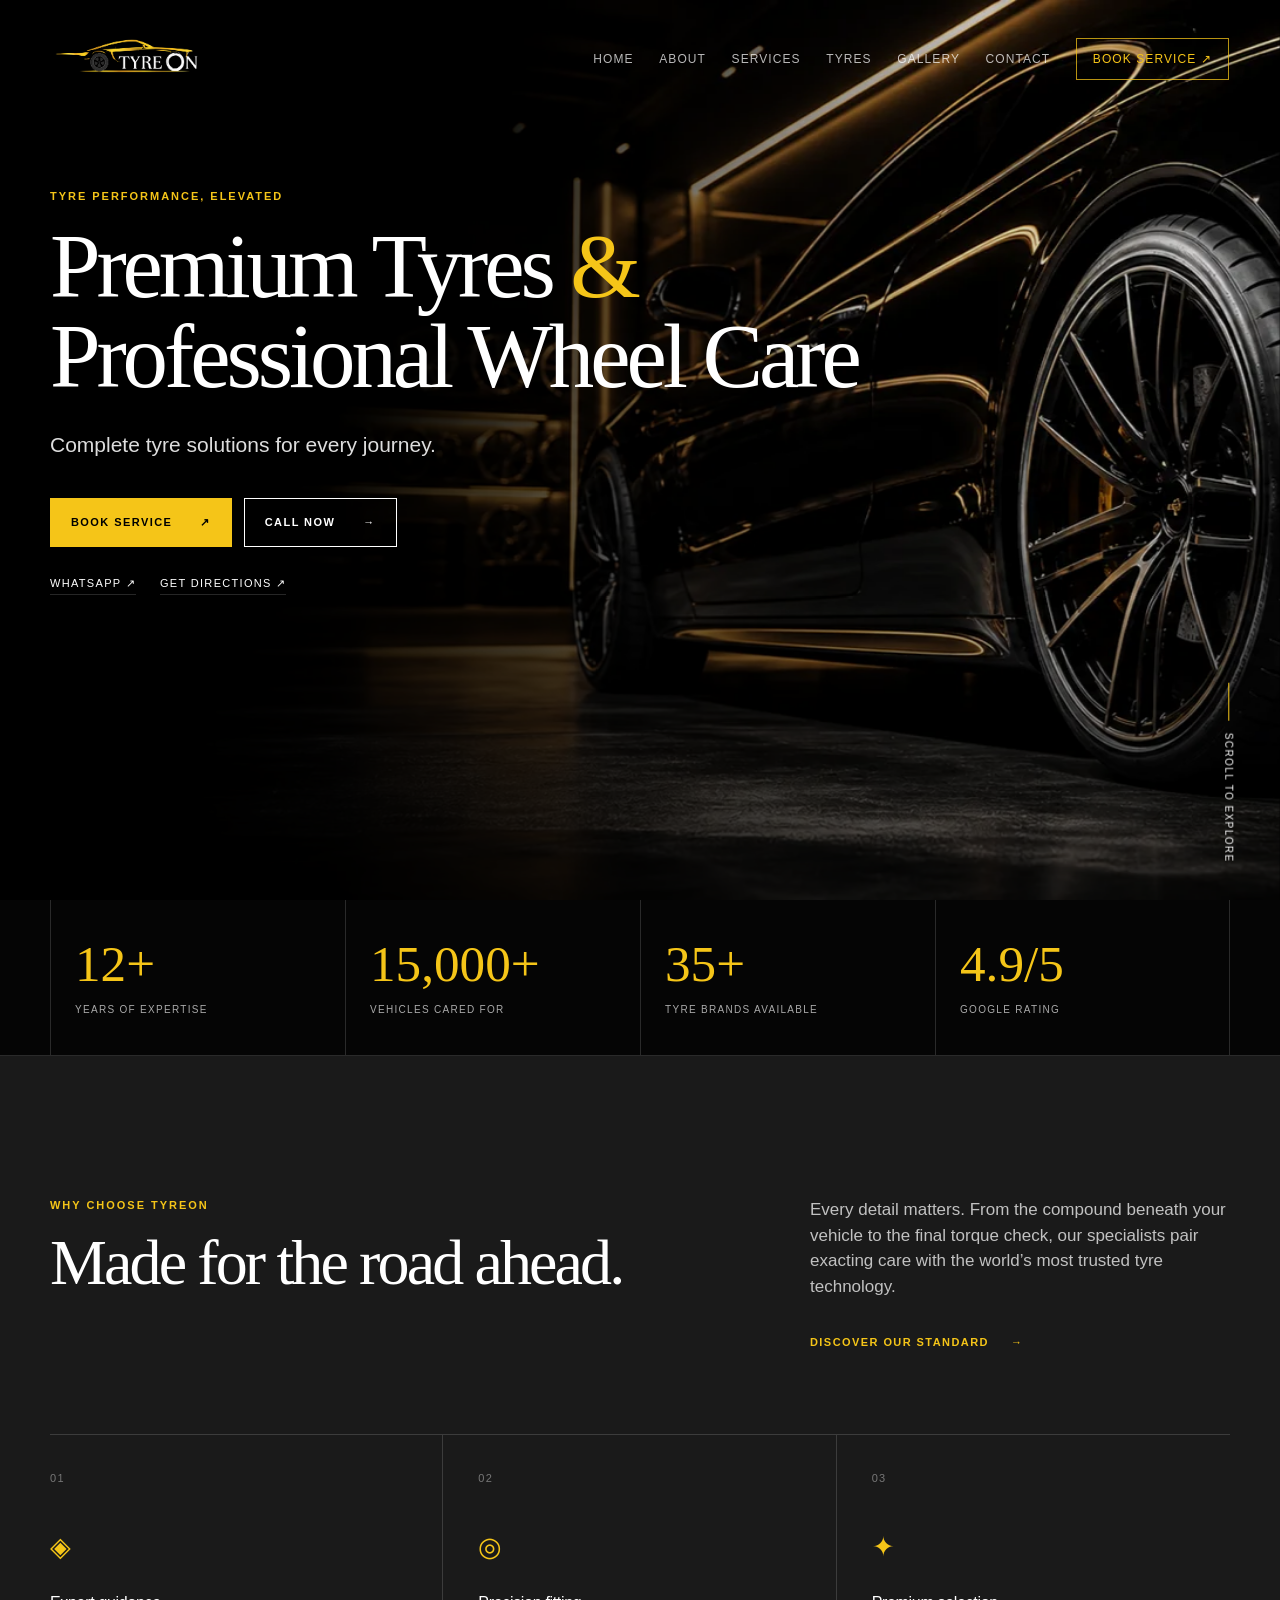
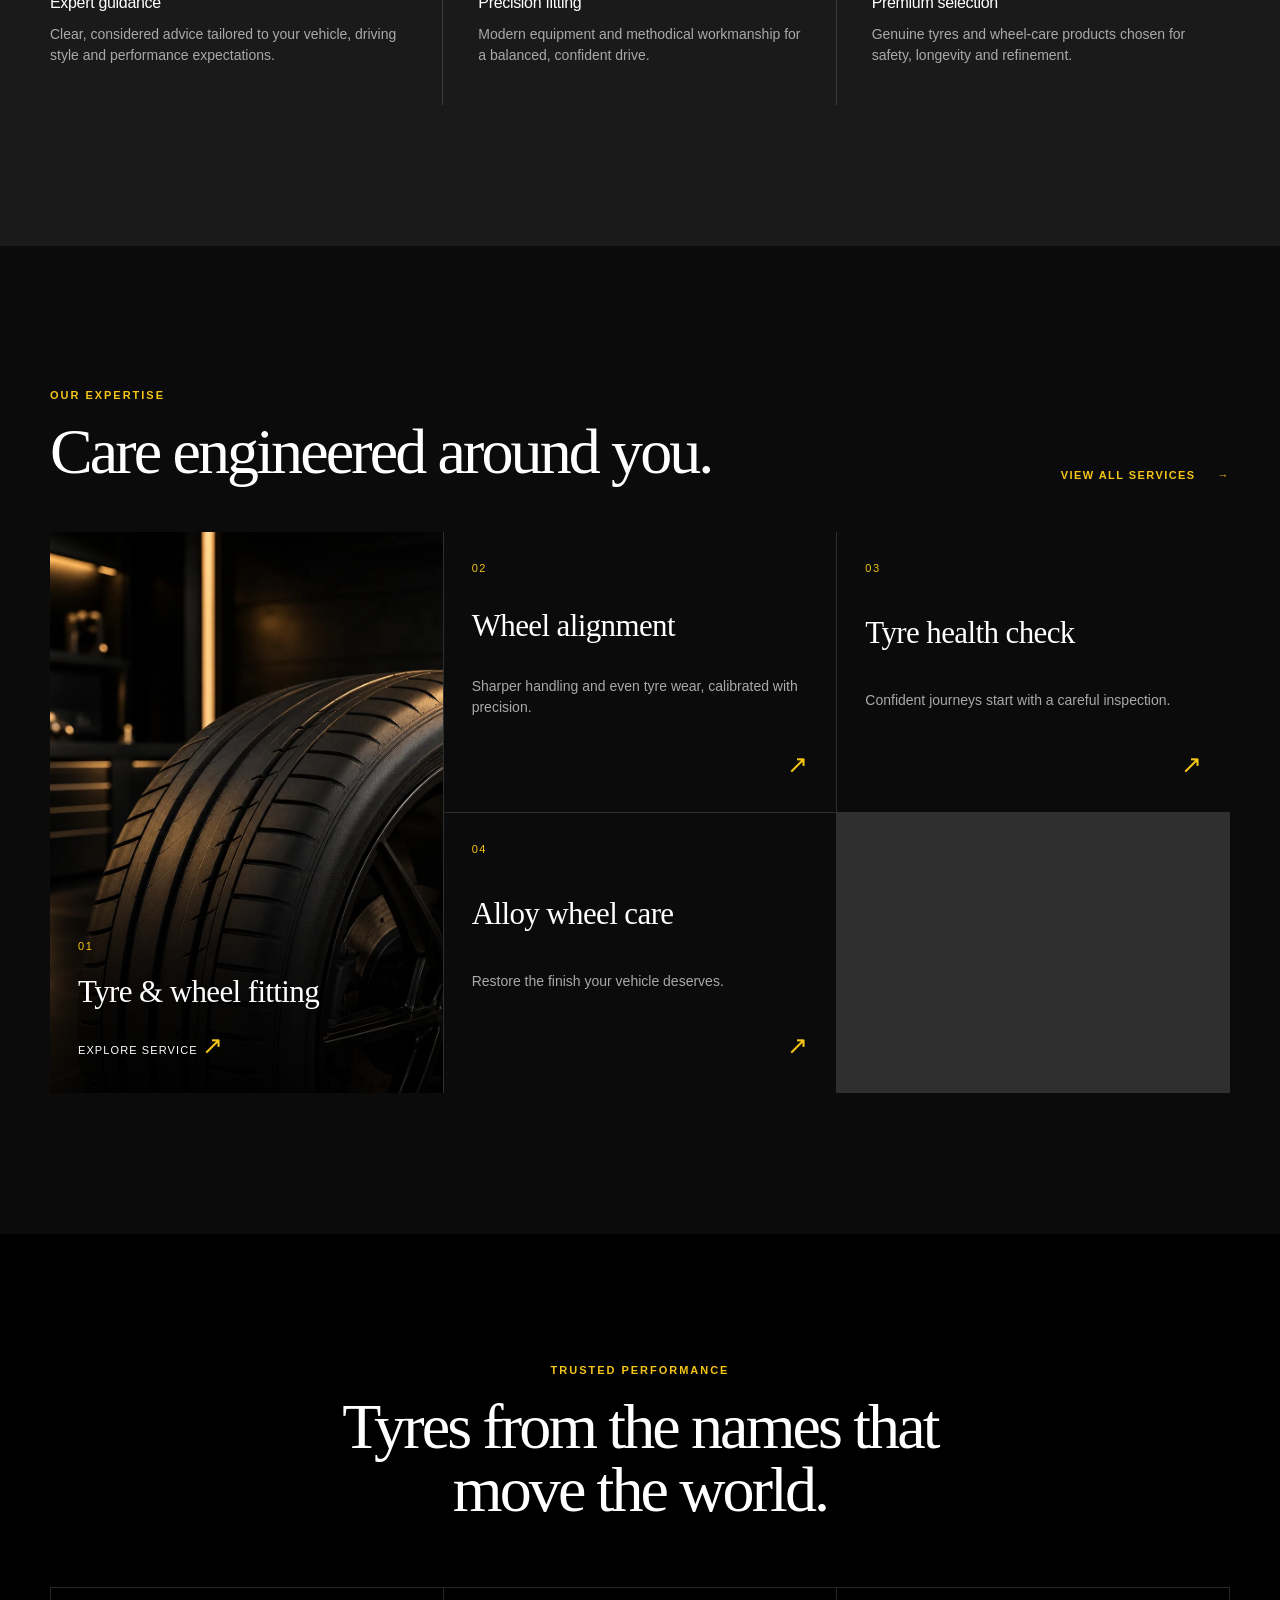
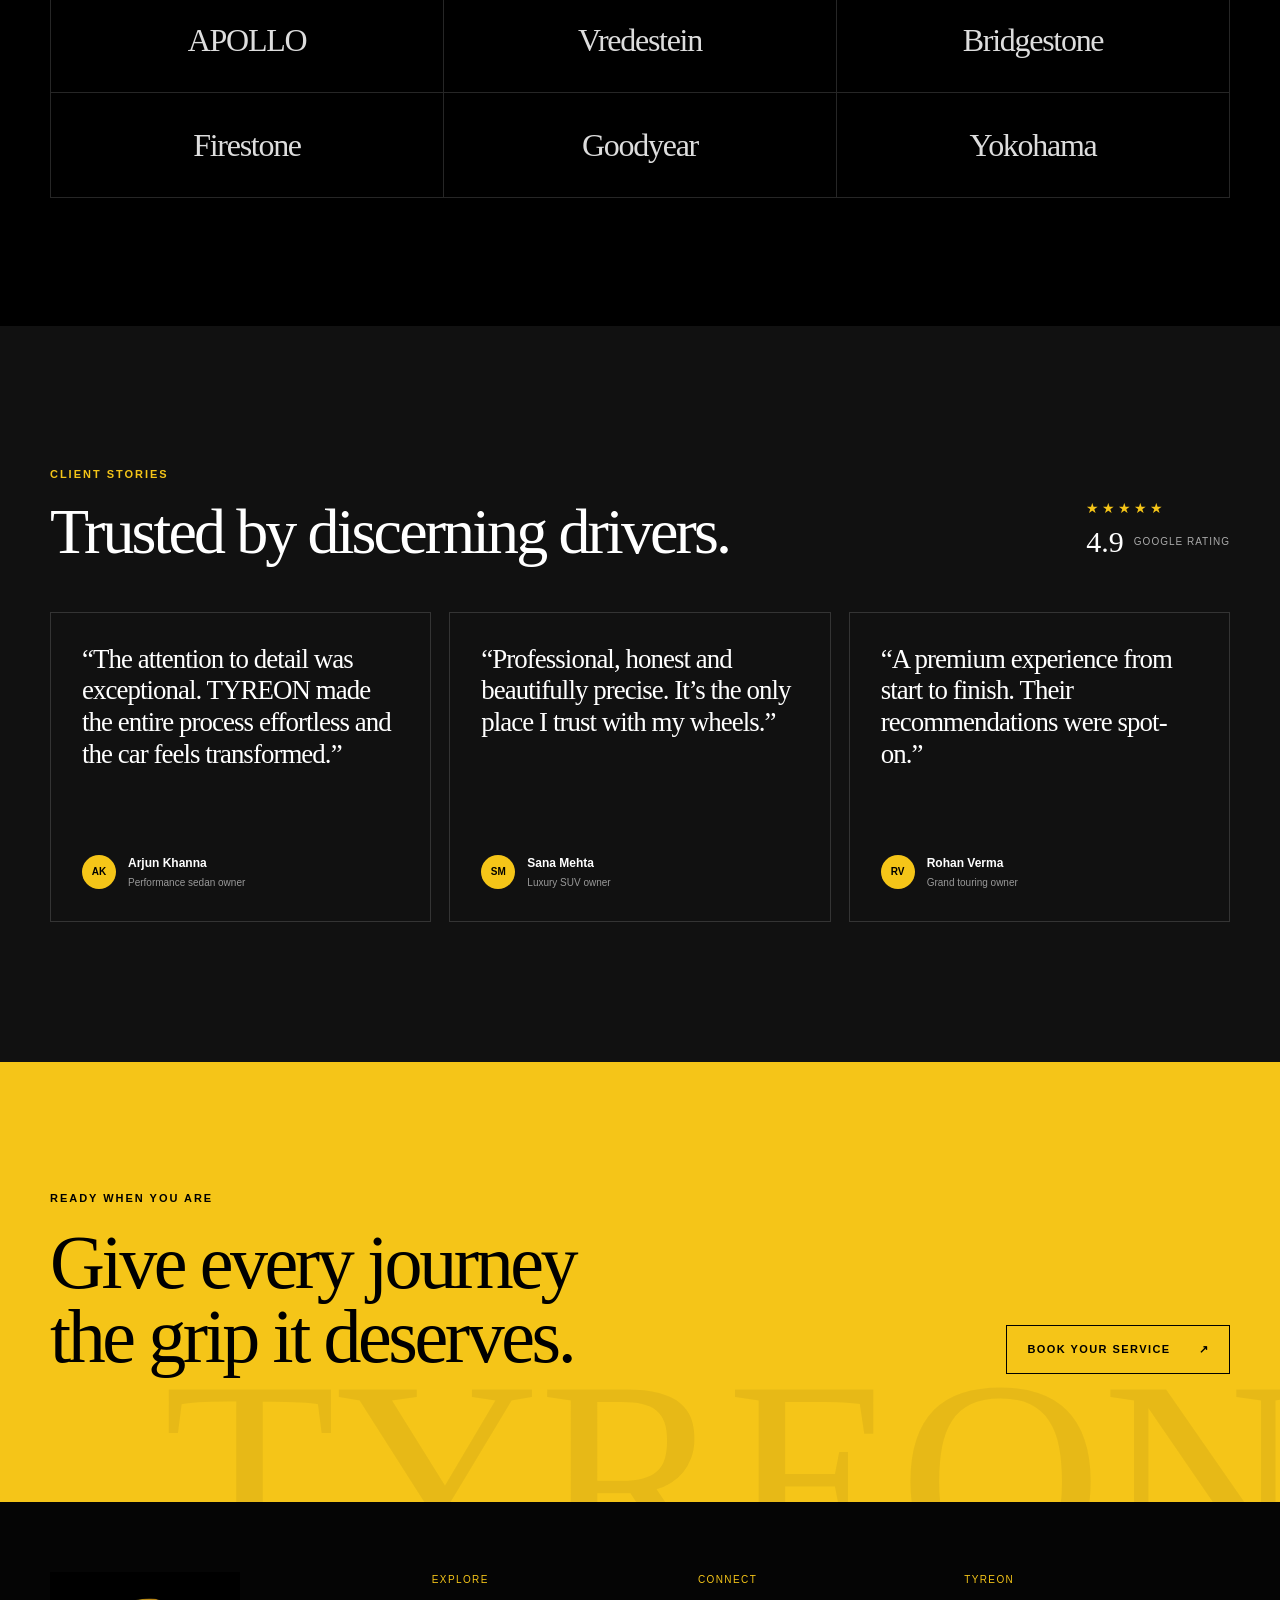
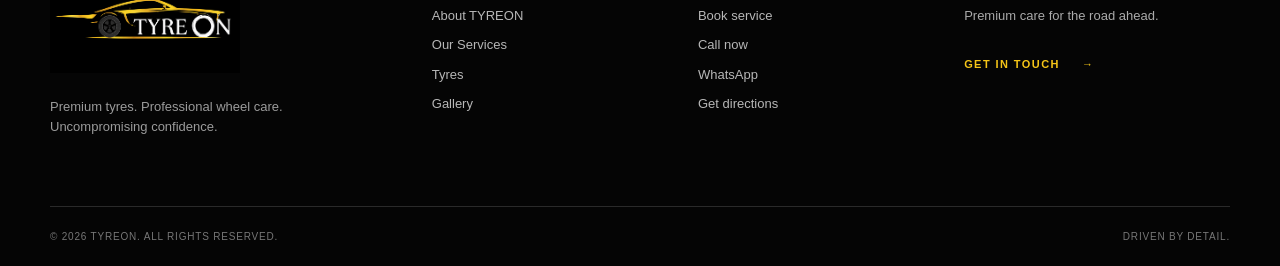
==== index.html @ 4d396450 "Brands update" ====
<!doctype html>
<html lang="en">
  <head>
    <meta charset="utf-8">
    <meta name="viewport" content="width=device-width, initial-scale=1">
    <meta name="theme-color" content="#000000">
    <meta name="description" content="TYREON delivers premium tyres and professional wheel care for every journey.">
    <link rel="icon" type="image/png" href="assets/images/tyreon-logo.png">
    <link rel="manifest" href="manifest.json">
    <link rel="stylesheet" href="assets/css/main.css">
    <link rel="stylesheet" href="assets/css/effects.css">
    <title>TYREON | Premium Tyres &amp; Professional Wheel Care</title>
      <link rel="canonical" href="https://tyreon.in/" data-seo-meta>
    <meta property="og:type" content="website">
    <meta property="og:site_name" content="TYREON">
    <meta property="og:title" content="TYREON | Premium Tyres & Professional Wheel Care">
    <meta property="og:description" content="Premium tyres and professional wheel care in Ochanthuruthu, Kochi.">
    <meta property="og:url" content="https://tyreon.in/">
    <meta property="og:image" content="https://tyreon.in/assets/images/hero-automotive.webp">
    <meta property="og:image:alt" content="TYREON premium tyre and wheel care">
    <meta name="twitter:card" content="summary_large_image">
    <meta name="twitter:title" content="TYREON | Premium Tyres & Professional Wheel Care">
    <meta name="twitter:description" content="Premium tyres and professional wheel care in Ochanthuruthu, Kochi.">
    <meta name="twitter:image" content="https://tyreon.in/assets/images/hero-automotive.webp">
    <script type="application/ld+json">{"@context":"https://schema.org","@graph":[{"@type":"AutoRepair","@id":"https://tyreon.in/#business","name":"TYREON","url":"https://tyreon.in/","image":"https://tyreon.in/assets/images/hero-automotive.webp","logo":"https://tyreon.in/assets/images/tyreon-logo.png","telephone":"+919809631536","email":"hello@tyreon.in","address":{"@type":"PostalAddress","streetAddress":"X6VP+XV2, Pallipuram, Thekkan Malipuram Road, Munapam Road, Ochanthuruthu","addressLocality":"Kochi","addressRegion":"Kerala","postalCode":"682508","addressCountry":"IN"},"openingHoursSpecification":[{"@type":"OpeningHoursSpecification","dayOfWeek":["Monday","Tuesday","Wednesday","Thursday","Friday","Saturday"],"opens":"09:00","closes":"19:30"}]},{"@type":"WebSite","@id":"https://tyreon.in/#website","url":"https://tyreon.in/","name":"TYREON"}]}</script>  </head>
  <body>
    <a class="skip-link" href="#main-content">Skip to content</a>

    <header class="site-header" data-header>
      <a class="brand" href="index.html" aria-label="TYREON home"><img class="brand-logo" src="assets/images/tyreon-logo.png" alt="TYREON"></a>
      <button class="menu-toggle" type="button" aria-label="Open menu" aria-expanded="false" aria-controls="site-menu" data-menu-toggle><span></span><span></span></button>
      <nav class="site-nav" id="site-menu" aria-label="Main navigation" data-menu>
        <a class="active" href="index.html">Home</a><a href="about.html">About</a><a href="services.html">Services</a><a href="products.html">Tyres</a><a href="gallery.html">Gallery</a><a href="contact.html">Contact</a>
        <a class="nav-cta" href="#booking">Book service <span aria-hidden="true">↗</span></a>
      </nav>
    </header>

    <main id="main-content">
      <section class="hero" aria-labelledby="hero-title">
        <div class="hero-image" role="img" aria-label="Luxury performance car and tyre in a premium automotive workshop"></div>
        <div class="hero-shade"></div>
        <div class="hero-content container">
          <p class="eyebrow">Tyre performance, elevated</p>
          <h1 id="hero-title">Premium Tyres <span>&amp;</span> Professional Wheel Care</h1>
          <p class="hero-copy">Complete tyre solutions for every journey.</p>
          <div class="hero-actions" aria-label="Quick actions">
            <a class="button button-accent" href="#booking">Book Service <span aria-hidden="true">↗</span></a>
            <a class="button button-ghost" href="contact.html">Call Now <span aria-hidden="true">→</span></a>
          </div>
          <div class="hero-links"><a href="contact.html">WhatsApp <span aria-hidden="true">↗</span></a><a href="https://maps.app.goo.gl/YLSPnQHLA179G7CZ8" target="_blank" rel="noopener">Get Directions <span aria-hidden="true">↗</span></a></div>
        </div>
        <div class="hero-scroll" aria-hidden="true"><span></span> Scroll to explore</div>
      </section>

      <section class="stats" aria-label="TYREON highlights">
        <div class="container stats-grid">
          <div class="stat reveal"><strong data-count="12" data-suffix="+">0</strong><span>Years of expertise</span></div>
          <div class="stat reveal"><strong data-count="15000" data-suffix="+">0</strong><span>Vehicles cared for</span></div>
          <div class="stat reveal"><strong data-count="35" data-suffix="+">0</strong><span>Tyre brands available</span></div>
          <div class="stat reveal"><strong data-count="4.9" data-suffix="/5">0</strong><span>Google rating</span></div>
        </div>
      </section>

      <section class="section dark-section" id="about">
        <div class="container split-intro">
          <div class="reveal"><p class="eyebrow">Why choose TYREON</p><h2>Made for the road ahead.</h2></div>
          <div class="intro-copy reveal"><p>Every detail matters. From the compound beneath your vehicle to the final torque check, our specialists pair exacting care with the world’s most trusted tyre technology.</p><a class="text-link" href="about.html">Discover our standard <span aria-hidden="true">→</span></a></div>
        </div>
        <div class="container value-grid">
          <article class="value-card reveal"><span class="card-index">01</span><div class="line-icon">◈</div><h3>Expert guidance</h3><p>Clear, considered advice tailored to your vehicle, driving style and performance expectations.</p></article>
          <article class="value-card reveal"><span class="card-index">02</span><div class="line-icon">◎</div><h3>Precision fitting</h3><p>Modern equipment and methodical workmanship for a balanced, confident drive.</p></article>
          <article class="value-card reveal"><span class="card-index">03</span><div class="line-icon">✦</div><h3>Premium selection</h3><p>Genuine tyres and wheel-care products chosen for safety, longevity and refinement.</p></article>
        </div>
      </section>

      <section class="section services-section" id="services">
        <div class="container section-head"><div><p class="eyebrow">Our expertise</p><h2>Care engineered around you.</h2></div><a class="text-link" href="services.html">View all services <span aria-hidden="true">→</span></a></div>
        <div class="container services-grid">
          <a class="service-card service-image reveal" href="services.html"><img src="assets/images/wheel-care.webp" alt="Premium alloy wheel and performance tyre" width="768" height="512" loading="lazy" decoding="async"><div><span>01</span><h3>Tyre &amp; wheel fitting</h3><p>Explore service <b aria-hidden="true">↗</b></p></div></a>
          <a class="service-card reveal" href="services.html"><span>02</span><h3>Wheel alignment</h3><p>Sharper handling and even tyre wear, calibrated with precision.</p><b aria-hidden="true">↗</b></a>
          <a class="service-card reveal" href="services.html"><span>03</span><h3>Tyre health check</h3><p>Confident journeys start with a careful inspection.</p><b aria-hidden="true">↗</b></a>
          <a class="service-card reveal" href="services.html"><span>04</span><h3>Alloy wheel care</h3><p>Restore the finish your vehicle deserves.</p><b aria-hidden="true">↗</b></a>
        </div>
      </section>

      <section class="brands-section"><div class="container"><p class="eyebrow centered">Trusted performance</p><h2 class="centered">Tyres from the names that move the world.</h2><div class="brand-list" aria-label="Popular tyre brands"><span>APOLLO</span><span>Vredestein</span><span>Bridgestone</span><span>Firestone</span><span>Goodyear</span><span>Yokohama</span></div></div></section>

      <section class="section testimonials" id="reviews"><div class="container"><div class="section-head"><div><p class="eyebrow">Client stories</p><h2>Trusted by discerning drivers.</h2></div><div class="rating-badge" aria-label="4.9 out of 5 Google rating"><span class="stars">★★★★★</span><strong>4.9</strong><small>Google Rating</small></div></div><div class="review-grid"><figure class="review reveal"><blockquote>“The attention to detail was exceptional. TYREON made the entire process effortless and the car feels transformed.”</blockquote><figcaption><span class="avatar">AK</span><div><strong>Arjun Khanna</strong><small>Performance sedan owner</small></div></figcaption></figure><figure class="review reveal"><blockquote>“Professional, honest and beautifully precise. It’s the only place I trust with my wheels.”</blockquote><figcaption><span class="avatar">SM</span><div><strong>Sana Mehta</strong><small>Luxury SUV owner</small></div></figcaption></figure><figure class="review reveal"><blockquote>“A premium experience from start to finish. Their recommendations were spot-on.”</blockquote><figcaption><span class="avatar">RV</span><div><strong>Rohan Verma</strong><small>Grand touring owner</small></div></figcaption></figure></div></div></section>

      <section class="cta-banner" id="booking"><div class="container cta-inner"><div><p class="eyebrow">Ready when you are</p><h2>Give every journey<br>the grip it deserves.</h2></div><a class="button button-accent" href="contact.html">Book your service <span aria-hidden="true">↗</span></a></div></section>
    </main>

    <footer class="site-footer"><div class="container footer-main"><div class="footer-brand"><a class="brand" href="index.html"><img class="brand-logo" src="assets/images/tyreon-logo.png" alt="TYREON"></a><p>Premium tyres. Professional wheel care. Uncompromising confidence.</p></div><div><h3>Explore</h3><a href="about.html">About TYREON</a><a href="services.html">Our Services</a><a href="products.html">Tyres</a><a href="gallery.html">Gallery</a></div><div><h3>Connect</h3><a href="contact.html">Book service</a><a href="contact.html">Call now</a><a href="contact.html">WhatsApp</a><a href="https://www.google.com/maps/search/?api=1&amp;query=TYREON" target="_blank" rel="noopener">Get directions</a></div><div class="footer-contact"><h3>TYREON</h3><p>Premium care for the road ahead.</p><a class="text-link" href="contact.html">Get in touch <span aria-hidden="true">→</span></a></div></div><div class="container footer-bottom"><span>© <span data-year></span> TYREON. All rights reserved.</span><span>Driven by detail.</span></div></footer>

    <script src="assets/js/main.js" defer></script>
  </body>
</html>
---- assets/css/main.css ----
:root { --color-primary:#000; --color-accent:#f5c518; --color-text:#fff; --color-surface:#1a1a1a; --color-muted:#a6a6a6; --color-line:rgba(255,255,255,.15); --font-display:Georgia,"Times New Roman",serif; --font-body:Arial,Helvetica,sans-serif; --container:1180px; --ease:cubic-bezier(.22,1,.36,1); }
* { box-sizing:border-box; } html { scroll-behavior:smooth; } body { margin:0; background:var(--color-primary); color:var(--color-text); font-family:var(--font-body); line-height:1.5; } a { color:inherit; text-decoration:none; } img { max-width:100%; } .brand-logo { display:block; width:auto; height:auto; max-width:100%; } .container { width:min(var(--container),calc(100% - 48px)); margin:auto; } .skip-link { position:absolute; left:-999px; top:0; z-index:100; background:var(--color-accent); color:#000; padding:12px 16px; } .skip-link:focus { left:10px; } :focus-visible { outline:3px solid var(--color-accent); outline-offset:4px; } .site-nav a:focus-visible,.button:focus-visible,.filter-button:focus-visible,.gallery-item:focus-visible { outline-offset:-3px; }
.page-loader { position:fixed; inset:0; z-index:1000; display:grid; place-items:center; background:#000; animation:loader 1.2s 1s var(--ease) forwards; } .page-loader img { width:min(330px,70vw); animation:loader-logo .8s var(--ease); } @keyframes loader { to { visibility:hidden; opacity:0; } } @keyframes loader-logo { from { opacity:0; transform:translateY(16px); } }
.site-header { position:fixed; top:0; left:0; z-index:100; display:flex; align-items:center; justify-content:space-between; width:100%; padding:18px clamp(24px,4vw,64px); transition:background .35s, padding .35s; } .site-header.scrolled { padding-top:12px; padding-bottom:12px; background:rgba(0,0,0,.89); backdrop-filter:blur(16px); border-bottom:1px solid var(--color-line); } .brand img { width:154px; } .site-nav { display:flex; align-items:center; gap:clamp(16px,2vw,32px); font-size:12px; letter-spacing:.09em; text-transform:uppercase; } .site-nav>a:not(.nav-cta) { opacity:.72; transition:opacity .2s; } .site-nav>a:hover,.site-nav>.active { opacity:1; } .nav-cta { padding:11px 16px; border:1px solid rgba(245,197,24,.75); color:var(--color-accent); } .menu-toggle { display:none; border:0; background:none; padding:8px 0 8px 10px; } .menu-toggle span { display:block; width:28px; height:1px; margin:6px 0; background:#fff; transition:transform .2s; }
.hero { position:relative; min-height:760px; height:100svh; display:flex; align-items:flex-end; overflow:hidden; } .hero-image,.hero-shade { position:absolute; inset:0; } .hero-image { background:url("../images/hero-automotive.webp") center/cover no-repeat; animation:hero-scale 1.5s var(--ease) both; } .hero-shade { background:linear-gradient(90deg,rgba(0,0,0,.94) 0%,rgba(0,0,0,.69) 41%,rgba(0,0,0,.12) 76%),linear-gradient(0deg,rgba(0,0,0,.66),transparent 43%); } @keyframes hero-scale { from { transform:scale(1.06); } to { transform:scale(1); } } .hero-content { position:relative; padding-bottom:clamp(100px,13vh,140px); } .eyebrow { margin:0 0 18px; color:var(--color-accent); font-size:11px; font-weight:700; letter-spacing:.18em; text-transform:uppercase; } h1,h2,h3,p { margin-top:0; } h1,h2 { font-family:var(--font-display); font-weight:400; line-height:.98; letter-spacing:-.045em; } h1 { max-width:820px; margin-bottom:28px; font-size:clamp(48px,7.1vw,100px); } h1 span { color:var(--color-accent); } .hero-copy { color:#ddd; font-size:clamp(17px,2vw,21px); } .hero-actions { display:flex; flex-wrap:wrap; gap:12px; margin-top:38px; } .button { display:inline-flex; align-items:center; gap:28px; padding:15px 20px; border:1px solid #fff; font-size:11px; font-weight:700; letter-spacing:.13em; text-transform:uppercase; transition:transform .25s var(--ease),background .25s,color .25s; } .button:hover { transform:translateY(-3px); } .button-accent { border-color:var(--color-accent); background:var(--color-accent); color:#000; } .button-ghost:hover { background:#fff; color:#000; } .hero-links { display:flex; gap:24px; margin-top:28px; font-size:11px; letter-spacing:.12em; text-transform:uppercase; } .hero-links a { border-bottom:1px solid var(--color-line); padding-bottom:3px; } .hero-scroll { position:absolute; bottom:30px; right:clamp(24px,4vw,64px); display:flex; align-items:center; gap:12px; font-size:10px; letter-spacing:.14em; text-transform:uppercase; transform:rotate(90deg); transform-origin:right; } .hero-scroll span { width:38px; height:1px; background:var(--color-accent); }
.stats { border-bottom:1px solid var(--color-line); background:#050505; } .stats-grid { display:grid; grid-template-columns:repeat(4,1fr); } .stat { padding:38px 24px 35px; border-left:1px solid var(--color-line); } .stat:last-child { border-right:1px solid var(--color-line); } .stat strong { display:block; margin-bottom:7px; color:var(--color-accent); font-family:var(--font-display); font-size:clamp(32px,4vw,52px); font-weight:400; line-height:1; } .stat span { color:#aaa; font-size:10px; letter-spacing:.13em; text-transform:uppercase; }
.section { padding:clamp(84px,11vw,150px) 0; } .dark-section { background:var(--color-surface); } .split-intro,.section-head { display:flex; justify-content:space-between; gap:60px; } h2 { margin-bottom:0; font-size:clamp(39px,5vw,70px); } .split-intro h2 { max-width:580px; } .intro-copy { max-width:420px; color:#c1c1c1; font-size:17px; } .text-link { display:inline-flex; gap:22px; margin-top:18px; color:var(--color-accent); font-size:11px; font-weight:700; letter-spacing:.13em; text-transform:uppercase; } .value-grid { display:grid; grid-template-columns:repeat(3,1fr); margin-top:80px; border-top:1px solid var(--color-line); } .value-card { position:relative; min-height:270px; padding:30px 35px 25px 0; border-right:1px solid var(--color-line); } .value-card:not(:first-child) { padding-left:35px; } .value-card:last-child { border:0; } .card-index { color:#777; font-size:11px; letter-spacing:.12em; } .line-icon { margin:38px 0 24px; color:var(--color-accent); font-size:27px; } h3 { margin-bottom:9px; font-size:16px; font-weight:500; letter-spacing:-.02em; } .value-card p,.service-card p { color:#a9a9a9; font-size:14px; }
.section-head { align-items:end; margin-bottom:48px; } .services-section { background:#0b0b0b; } .services-grid { display:grid; grid-template-columns:repeat(3,1fr); grid-template-rows:280px 280px; gap:1px; background:var(--color-line); } .service-card { position:relative; display:flex; flex-direction:column; justify-content:space-between; overflow:hidden; padding:28px; background:#0b0b0b; transition:background .3s; } .service-card:hover { background:#161616; } .service-card>span,.service-card>div>span { color:var(--color-accent); font-size:11px; letter-spacing:.14em; } .service-card h3 { margin:12px 0; font-family:var(--font-display); font-size:31px; font-weight:400; } .service-card b { align-self:flex-end; color:var(--color-accent); font-size:25px; font-weight:400; } .service-image { grid-row:span 2; grid-column:span 1; padding:0; } .service-image img { width:100%; height:100%; object-fit:cover; transition:transform .7s var(--ease); } .service-image:hover img { transform:scale(1.04); } .service-image:after { position:absolute; inset:0; content:""; background:linear-gradient(0deg,rgba(0,0,0,.85),transparent 64%); } .service-image div { position:absolute; z-index:1; bottom:0; padding:28px; } .service-image p { margin:0; color:#fff; font-size:11px; letter-spacing:.1em; text-transform:uppercase; }
.brands-section { padding:clamp(84px,10vw,135px) 0; background:#000; } .centered { max-width:670px; margin-left:auto; margin-right:auto; text-align:center; } .brand-list { display:grid; grid-template-columns:repeat(3,1fr); gap:0; margin-top:65px; border-top:1px solid var(--color-line); border-left:1px solid var(--color-line); } .brand-list span { display:grid; min-height:105px; place-items:center; border-right:1px solid var(--color-line); border-bottom:1px solid var(--color-line); color:#ddd; font-family:var(--font-display); font-size:clamp(20px,2.5vw,34px); letter-spacing:-.04em; }
.testimonials { background:#111; } .rating-badge { display:grid; grid-template-columns:auto auto; align-items:center; column-gap:10px; } .rating-badge .stars { grid-column:span 2; color:var(--color-accent); letter-spacing:3px; font-size:14px; } .rating-badge strong { font-family:var(--font-display); font-size:30px; font-weight:400; } .rating-badge small { color:#aaa; font-size:10px; letter-spacing:.1em; text-transform:uppercase; } .review-grid { display:grid; grid-template-columns:repeat(3,1fr); gap:18px; } .review { display:flex; min-height:310px; flex-direction:column; justify-content:space-between; margin:0; padding:31px; border:1px solid var(--color-line); } blockquote { margin:0; font-family:var(--font-display); font-size:clamp(21px,2.1vw,27px); line-height:1.18; letter-spacing:-.035em; } figcaption { display:flex; align-items:center; gap:12px; } .avatar { display:grid; width:34px; height:34px; place-items:center; border-radius:50%; background:var(--color-accent); color:#000; font-size:10px; font-weight:700; } figcaption strong,figcaption small { display:block; } figcaption strong { font-size:12px; } figcaption small { margin-top:3px; color:#999; font-size:10px; }
.cta-banner { position:relative; overflow:hidden; padding:clamp(76px,10vw,135px) 0; background:var(--color-accent); color:#000; } .cta-banner:after { position:absolute; right:-2vw; bottom:-6vw; content:"TYREON"; color:rgba(0,0,0,.06); font-family:var(--font-display); font-size:clamp(140px,22vw,350px); line-height:.7; pointer-events:none; } .cta-inner { position:relative; z-index:1; display:flex; align-items:end; justify-content:space-between; gap:35px; } .cta-banner .eyebrow { color:#000; } .cta-banner h2 { font-size:clamp(43px,6vw,76px); } .cta-banner .button { border-color:#000; }
.site-footer { padding-top:70px; background:#050505; } .footer-main { display:grid; grid-template-columns:1.5fr 1fr 1fr 1.15fr; gap:35px; padding-bottom:70px; } .footer-brand img { width:190px; } .footer-brand p { max-width:250px; margin:24px 0 0; color:#9b9b9b; font-size:13px; } .footer-main h3 { margin-bottom:19px; color:var(--color-accent); font-size:10px; letter-spacing:.14em; text-transform:uppercase; } .footer-main a:not(.brand):not(.text-link) { display:block; margin:10px 0; color:#b7b7b7; font-size:13px; } .footer-contact p { color:#aaa; font-size:13px; } .footer-bottom { display:flex; justify-content:space-between; padding:22px 0; border-top:1px solid var(--color-line); color:#777; font-size:10px; letter-spacing:.08em; text-transform:uppercase; }
.reveal { opacity:0; transform:translateY(20px); transition:opacity .65s var(--ease),transform .65s var(--ease); } .reveal.visible { opacity:1; transform:none; } @media (prefers-reduced-motion:reduce) { *,*:before,*:after { scroll-behavior:auto!important; animation-duration:.01ms!important; transition-duration:.01ms!important; } }
@media (max-width:800px) { .container { width:min(var(--container),calc(100% - 36px)); } .site-header { padding:14px 18px; } .brand img { width:130px; } .menu-toggle { position:relative; z-index:2; display:block; } .site-nav { position:absolute; top:0; left:0; display:flex; width:100%; min-height:100svh; padding:105px 28px 30px; flex-direction:column; align-items:flex-start; gap:23px; background:#050505; transform:translateY(-105%); transition:transform .45s var(--ease); } .site-nav.open { transform:none; } .site-nav a { font-family:var(--font-display); font-size:31px; letter-spacing:-.04em; text-transform:none; } .site-nav .nav-cta { margin-top:16px; padding:14px 19px; font-family:var(--font-body); font-size:11px; letter-spacing:.12em; text-transform:uppercase; } .menu-toggle[aria-expanded="true"] span:first-child { transform:translateY(3.5px) rotate(45deg); } .menu-toggle[aria-expanded="true"] span:last-child { transform:translateY(-3.5px) rotate(-45deg); } .hero { min-height:690px; } .hero-image { background-position:63% center; } .hero-shade { background:linear-gradient(90deg,rgba(0,0,0,.89),rgba(0,0,0,.33)),linear-gradient(0deg,rgba(0,0,0,.78),transparent 60%); } .hero-content { padding-bottom:94px; } .hero-scroll { display:none; } .stats-grid { grid-template-columns:repeat(2,1fr); } .stat:nth-child(3) { border-top:1px solid var(--color-line); } .stat { padding:26px 16px; } .stat:nth-child(even) { border-right:1px solid var(--color-line); } .stat:last-child { border-right:1px solid var(--color-line); } .split-intro,.section-head,.cta-inner { flex-direction:column; align-items:flex-start; gap:25px; } .value-grid { grid-template-columns:1fr; margin-top:55px; } .value-card,.value-card:not(:first-child) { min-height:0; padding:28px 0; border-right:0; border-bottom:1px solid var(--color-line); } .value-card:last-child { border-bottom:0; } .line-icon { margin:22px 0 14px; } .services-grid { grid-template-columns:1fr; grid-template-rows:310px repeat(3,215px); } .service-image { grid-row:auto; } .brand-list { grid-template-columns:repeat(2,1fr); margin-top:45px; } .brand-list span { min-height:84px; } .review-grid { grid-template-columns:1fr; } .review { min-height:250px; } .footer-main { grid-template-columns:1fr 1fr; } .footer-brand { grid-column:span 2; } } @media (max-width:430px) { .hero-links { gap:14px; font-size:9px; } .hero-actions .button { width:100%; justify-content:space-between; } .stats-grid { grid-template-columns:1fr 1fr; } .stat strong { font-size:31px; } .brand-list { grid-template-columns:1fr; } .footer-main { grid-template-columns:1fr; } .footer-brand { grid-column:auto; } .footer-bottom { flex-direction:column; gap:8px; } }

/* Services directory */
.inner-page { background:#0a0a0a; } .inner-hero { display:flex; min-height:550px; padding-top:145px; align-items:center; border-bottom:1px solid var(--color-line); background:radial-gradient(circle at 82% 28%,rgba(245,197,24,.14),transparent 20%),linear-gradient(120deg,#080808 20%,#1a1a1a); } .inner-hero h1 { margin:0; font-size:clamp(56px,8vw,110px); } .inner-hero .container>p:last-child { max-width:430px; margin:28px 0 0; color:#c4c4c4; font-size:17px; } .directory-intro { display:grid; grid-template-columns:1fr 1fr; gap:20px; margin-bottom:70px; } .directory-intro>p:last-child { max-width:470px; margin:0; color:#b9b9b9; font-size:19px; line-height:1.55; } .directory-grid { display:grid; grid-template-columns:repeat(3,1fr); border-top:1px solid var(--color-line); border-left:1px solid var(--color-line); } .directory-card { position:relative; display:flex; min-height:335px; flex-direction:column; padding:32px; overflow:hidden; border-right:1px solid var(--color-line); border-bottom:1px solid var(--color-line); background:#0a0a0a; transition:background .35s var(--ease),color .35s var(--ease); } .directory-card:before { position:absolute; right:-30px; bottom:-55px; width:150px; height:150px; border-radius:50%; content:""; background:var(--color-accent); opacity:0; transform:scale(.2); transition:opacity .45s var(--ease),transform .45s var(--ease); } .directory-card:hover { color:#070707; background:var(--color-accent); } .directory-card:hover:before { opacity:.18; transform:scale(1.6); } .directory-card>* { position:relative; z-index:1; } .service-icon { display:grid; width:46px; height:46px; margin-bottom:28px; place-items:center; border:1px solid var(--color-accent); border-radius:50%; color:var(--color-accent); font-family:var(--font-display); font-size:21px; transition:border-color .3s,color .3s,transform .45s var(--ease); } .directory-card:hover .service-icon { border-color:#090909; color:#090909; transform:rotate(24deg) scale(1.08); } .directory-card .card-index { position:absolute; top:38px; right:32px; } .directory-card h2 { margin:0 0 14px; font-size:30px; } .directory-card p { margin:0; color:#a9a9a9; font-size:14px; transition:color .3s; } .directory-card:hover p { color:rgba(0,0,0,.7); } .card-link { display:inline-flex; align-items:center; justify-content:space-between; width:100%; margin-top:auto; padding-top:25px; color:var(--color-accent); font-size:10px; font-weight:700; letter-spacing:.13em; text-transform:uppercase; transition:color .3s; } .card-link span { font-size:17px; transition:transform .3s var(--ease); } .directory-card:hover .card-link { color:#090909; } .directory-card:hover .card-link span { transform:translateX(5px); } .compact-cta { padding-top:95px; padding-bottom:95px; }
@media (max-width:800px) { .inner-hero { min-height:470px; padding-top:108px; } .directory-intro { grid-template-columns:1fr; gap:12px; margin-bottom:45px; } .directory-grid { grid-template-columns:repeat(2,1fr); } .directory-card { min-height:310px; padding:25px; } .directory-card .card-index { top:30px; right:25px; } } @media (max-width:540px) { .inner-hero { min-height:430px; } .directory-grid { grid-template-columns:1fr; } .directory-card { min-height:290px; } .directory-intro>p:last-child { font-size:17px; } }

/* Product catalogue */
.product-hero { background:radial-gradient(circle at 78% 35%,rgba(245,197,24,.15),transparent 18%),linear-gradient(120deg,#080808 20%,#1a1a1a); } .catalogue-top { display:flex; align-items:end; justify-content:space-between; gap:40px; margin-bottom:45px; } .product-search { display:flex; width:min(355px,100%); align-items:center; gap:11px; padding:14px 16px; border-bottom:1px solid rgba(245,197,24,.7); color:var(--color-accent); } .product-search span { font-size:22px; } .product-search input { width:100%; border:0; outline:0; background:transparent; color:#fff; font:12px var(--font-body); letter-spacing:.04em; } .product-search input::placeholder { color:#8a8a8a; } .filter-row { display:flex; gap:9px; padding-bottom:25px; overflow:auto; border-bottom:1px solid var(--color-line); scrollbar-width:thin; } .filter-button { flex:0 0 auto; padding:9px 12px; border:1px solid var(--color-line); background:transparent; color:#b6b6b6; cursor:pointer; font:10px var(--font-body); letter-spacing:.1em; text-transform:uppercase; transition:background .25s,color .25s,border-color .25s; } .filter-button:hover,.filter-button.active { border-color:var(--color-accent); background:var(--color-accent); color:#000; } .product-count { margin-top:22px; margin-bottom:22px; color:#989898; font-size:10px; letter-spacing:.12em; text-transform:uppercase; } .product-grid { display:grid; grid-template-columns:repeat(4,1fr); gap:16px; } .tyre-card { overflow:hidden; border:1px solid var(--color-line); background:#111; transition:border-color .3s,transform .35s var(--ease); } .tyre-card:hover { border-color:rgba(245,197,24,.8); transform:translateY(-5px); } .tyre-card[hidden] { display:none; } .tyre-image { position:relative; height:215px; overflow:hidden; background:#202020; } .tyre-image:after { position:absolute; inset:0; content:""; background:linear-gradient(0deg,rgba(0,0,0,.45),transparent 56%); } .tyre-image img { width:100%; height:100%; object-fit:cover; transition:transform .7s var(--ease),filter .4s; } .tyre-card:hover .tyre-image img { transform:scale(1.08); } .tyre-image.image-dark img { filter:brightness(.65) saturate(.65); } .tyre-image.image-gold img { filter:sepia(.32) saturate(1.2); } .tyre-image span { position:absolute; z-index:1; top:13px; left:13px; padding:5px 7px; background:var(--color-accent); color:#000; font-size:9px; font-weight:700; letter-spacing:.1em; text-transform:uppercase; } .tyre-copy { padding:20px 18px 17px; } .tyre-copy>p { margin-bottom:7px; color:var(--color-accent); font-size:10px; font-weight:700; letter-spacing:.13em; } .tyre-copy h3 { min-height:38px; margin:0; font-family:var(--font-display); font-size:24px; font-weight:400; line-height:1; } .tyre-copy dl { display:grid; grid-template-columns:1fr 1fr; gap:8px; margin:20px 0 0; padding:12px 0; border-top:1px solid var(--color-line); border-bottom:1px solid var(--color-line); } .tyre-copy dt { margin-bottom:2px; color:#777; font-size:8px; letter-spacing:.1em; text-transform:uppercase; } .tyre-copy dd { margin:0; color:#ddd; font-size:11px; } .tyre-copy .card-link { margin-top:0; } .empty-results { padding:40px 0; color:#aaa; text-align:center; } .brand-showcase { padding:110px 0; background:#151515; } .brand-showcase-heading { display:flex; align-items:end; justify-content:space-between; gap:40px; margin-bottom:55px; } .brand-showcase-heading h2 { margin:0; } .brand-showcase-heading p { max-width:380px; margin:0; color:#aaa; font-size:15px; } @media (max-width:980px) { .product-grid { grid-template-columns:repeat(3,1fr); } } @media (max-width:800px) { .catalogue-top,.brand-showcase-heading { flex-direction:column; align-items:flex-start; gap:24px; } .product-search { width:100%; } .product-grid { grid-template-columns:repeat(2,1fr); } } @media (max-width:540px) { .product-grid { grid-template-columns:1fr; } .tyre-image { height:250px; } .brand-showcase { padding:80px 0; } }
---- assets/css/effects.css ----
html { scroll-padding-top: 78px; }

body { overflow-x: hidden; }

.site-header { isolation: isolate; }
.site-header:after { position: absolute; right: 0; bottom: 0; left: 0; height: 1px; content: ""; background: linear-gradient(90deg, transparent, var(--color-accent), transparent); opacity: 0; transform: scaleX(.35); transition: opacity .45s var(--ease), transform .45s var(--ease); }
.site-header.scrolled:after { opacity: .72; transform: scaleX(1); }
.site-header.scrolled { box-shadow: 0 10px 35px rgba(0,0,0,.2); }

.button, .nav-cta, .filter-button { position: relative; overflow: hidden; }
.ripple { position: absolute; width: 10px; height: 10px; border-radius: 50%; background: currentColor; opacity: .22; pointer-events: none; transform: translate(-50%,-50%) scale(0); animation: ripple .62s ease-out forwards; }
@keyframes ripple { to { transform: translate(-50%,-50%) scale(26); opacity: 0; } }

.hero-content > *, .inner-hero .container > * { animation: entrance .75s var(--ease) both; }
.hero-content > :nth-child(1), .inner-hero .container > :nth-child(1) { animation-delay: .12s; }
.hero-content > :nth-child(2), .inner-hero .container > :nth-child(2) { animation-delay: .2s; }
.hero-content > :nth-child(3), .inner-hero .container > :nth-child(3) { animation-delay: .28s; }
.hero-content > :nth-child(4) { animation-delay: .36s; }
.hero-content > :nth-child(5) { animation-delay: .42s; }
@keyframes entrance { from { opacity: 0; transform: translateY(24px); } to { opacity: 1; transform: none; } }

[data-parallax] { will-change: transform; }
.card-link, .text-link { transition: gap .3s var(--ease), color .3s var(--ease); }
.card-link:hover, .text-link:hover { gap: 30px; }

.back-to-top { position: fixed; z-index: 89; right: 21px; bottom: 20px; display: grid; width: 46px; height: 46px; place-items: center; border: 1px solid rgba(245,197,24,.72); border-radius: 50%; background: rgba(9,9,9,.76); backdrop-filter: blur(12px); color: var(--color-accent); cursor: pointer; opacity: 0; pointer-events: none; transform: translateY(13px); transition: opacity .3s var(--ease), transform .3s var(--ease), background .3s; }
.back-to-top.visible { opacity: 1; pointer-events: auto; transform: none; }
.back-to-top:hover { background: var(--color-accent); color: #000; }
.contact-page .back-to-top { bottom:135px; }

@media (prefers-reduced-motion: reduce) { *, *:before, *:after { animation-duration: .01ms !important; animation-iteration-count: 1 !important; scroll-behavior: auto !important; transition-duration: .01ms !important; } }
@media (max-width: 500px) { .back-to-top { right: 14px; bottom: 70px; width: 42px; height: 42px; } .contact-page .back-to-top { bottom:76px; } }
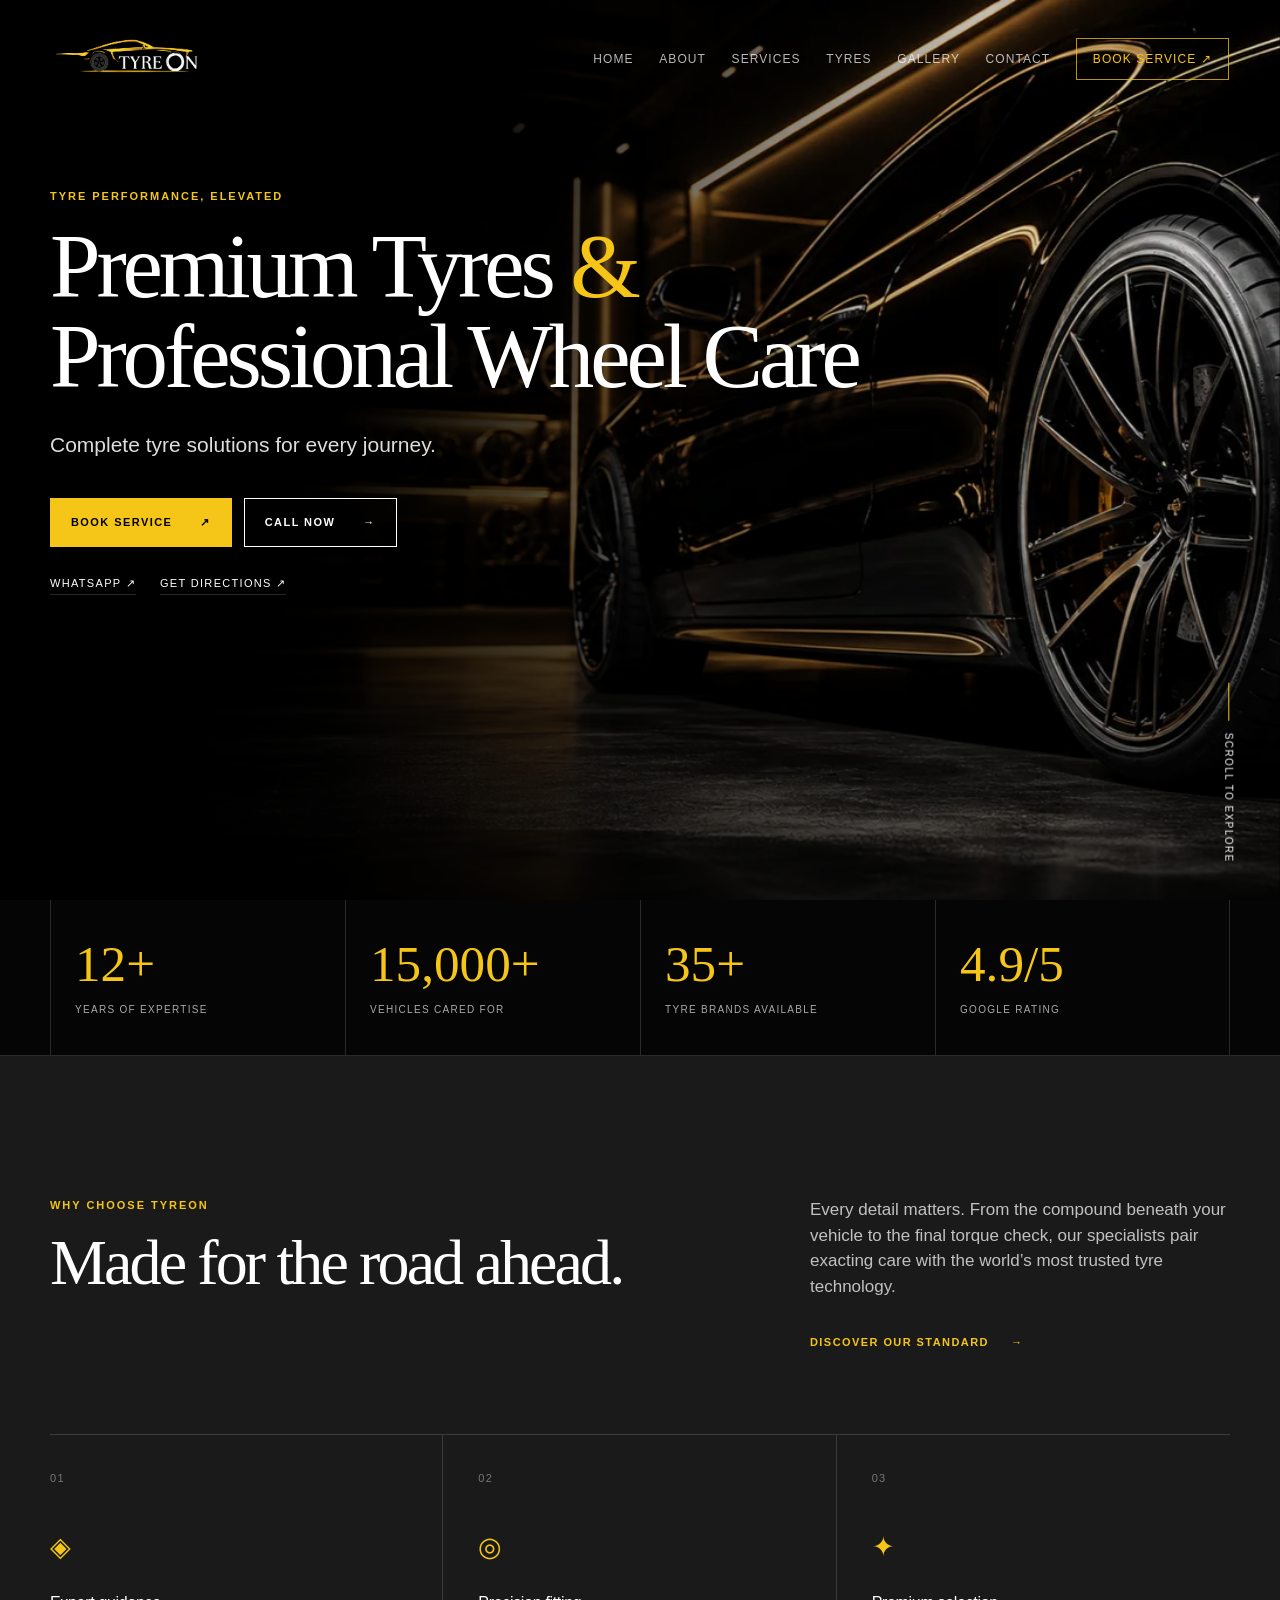
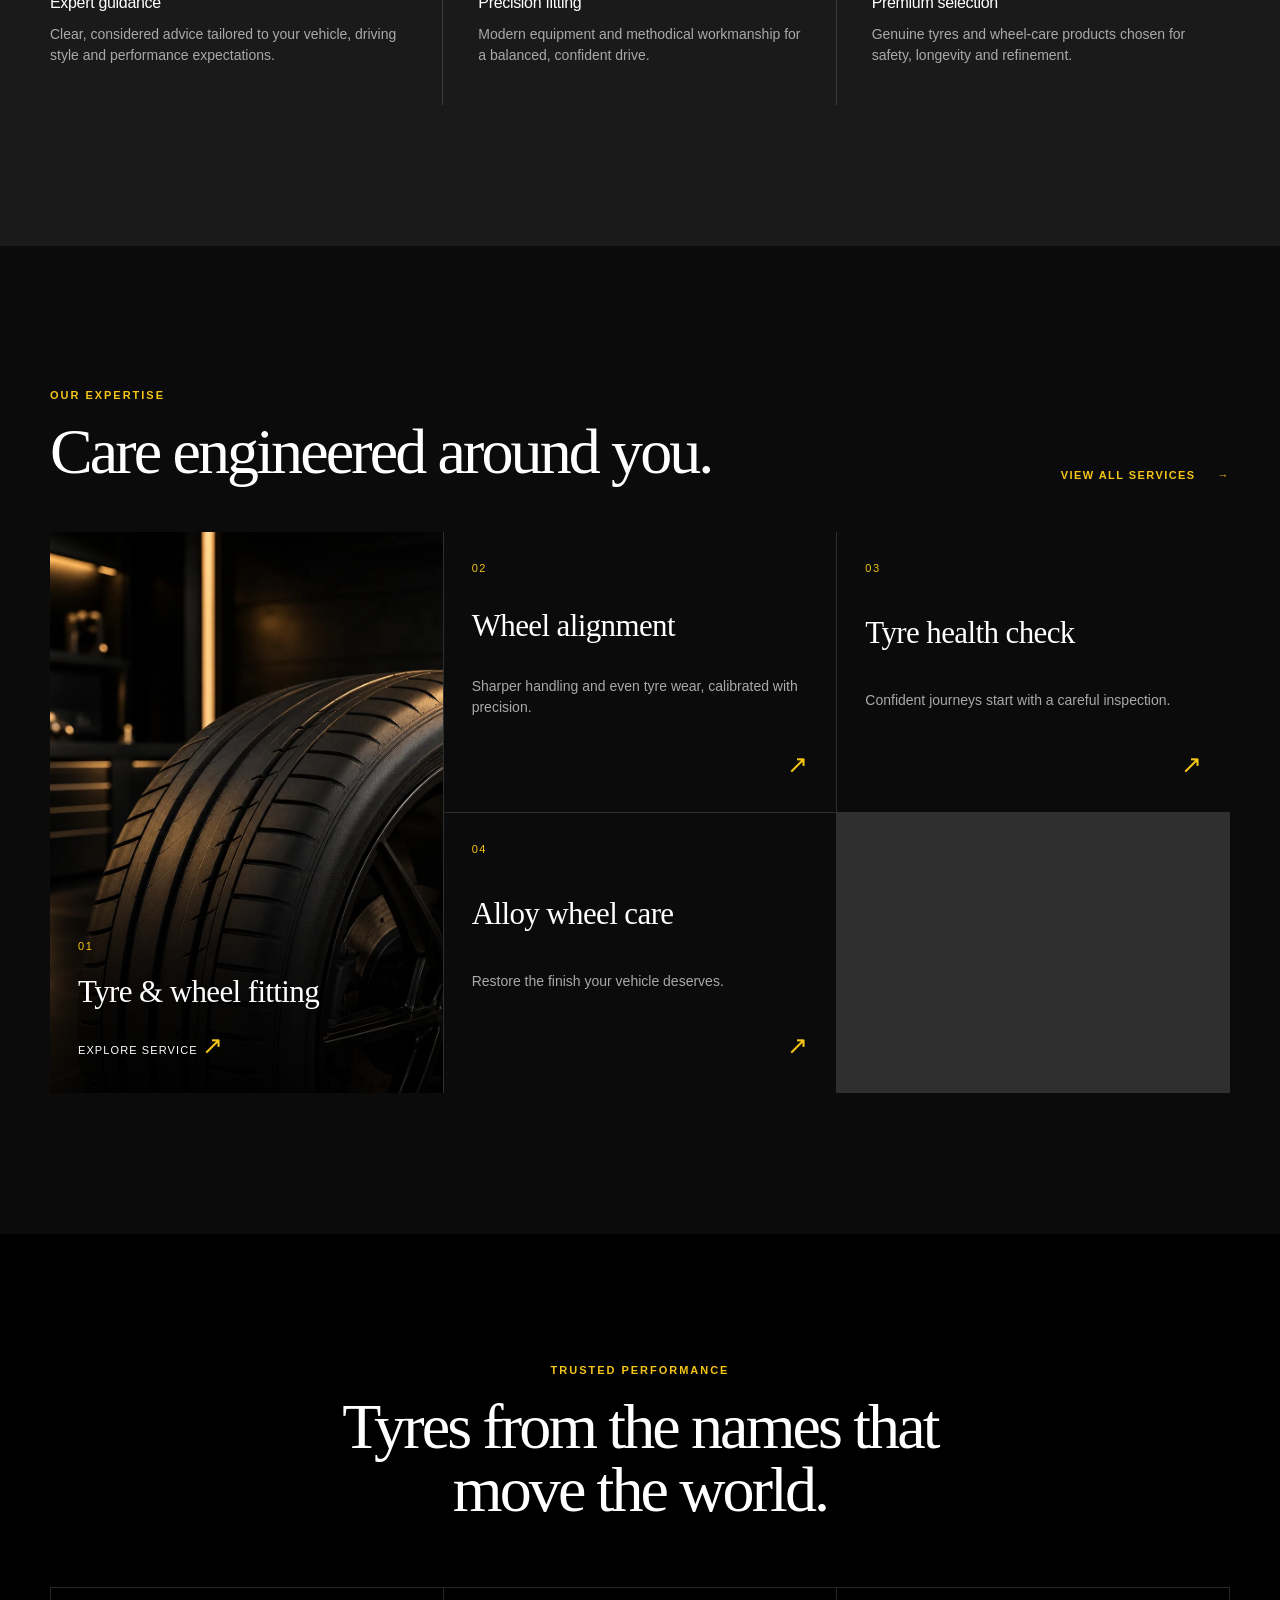
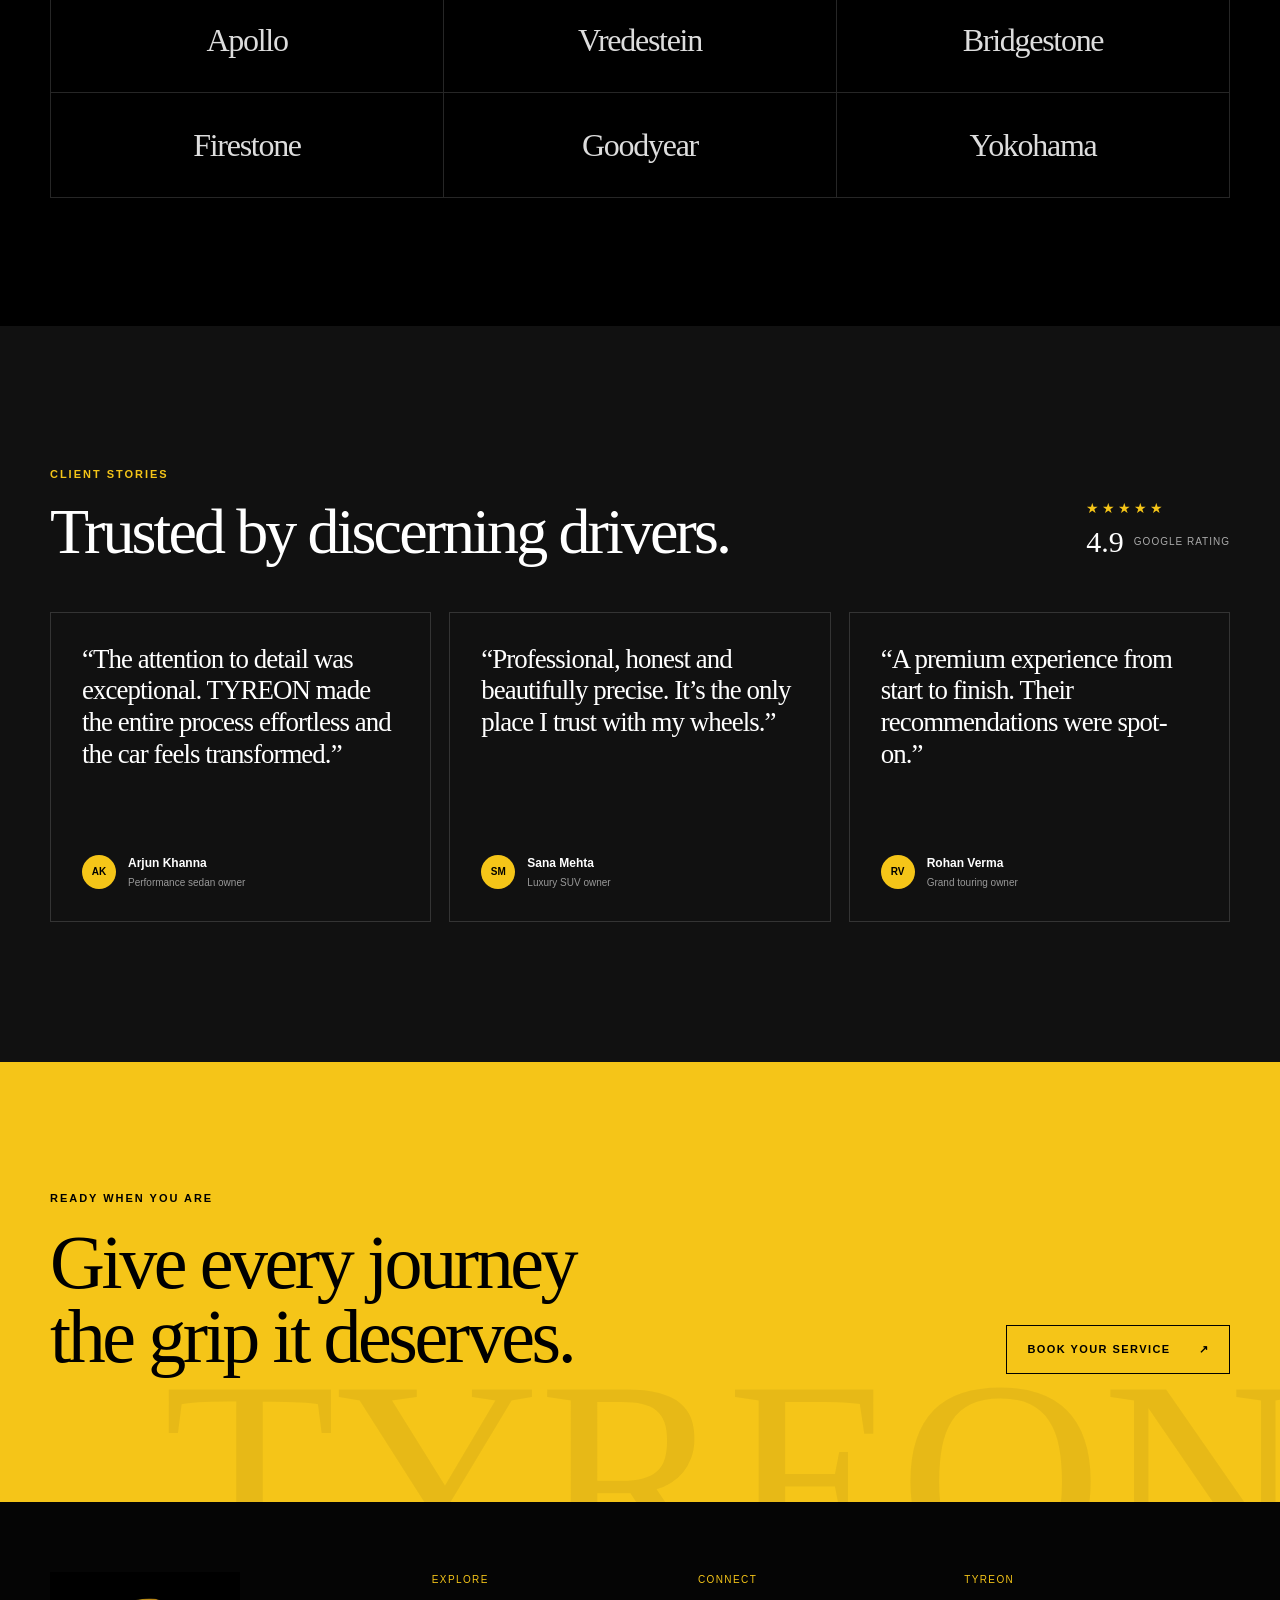
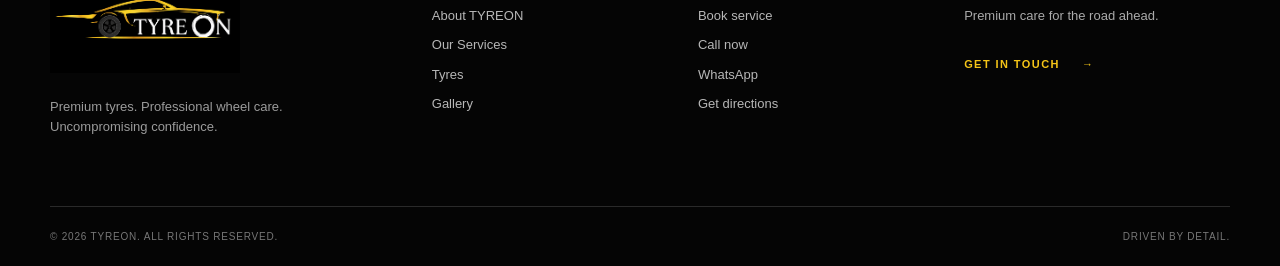
==== commit 8651fd8c: "Brand Update - Apollo" ====
--- a/index.html
+++ b/index.html
@@ -83,7 +83,7 @@
         </div>
       </section>
 
-      <section class="brands-section"><div class="container"><p class="eyebrow centered">Trusted performance</p><h2 class="centered">Tyres from the names that move the world.</h2><div class="brand-list" aria-label="Popular tyre brands"><span>APOLLO</span><span>Vredestein</span><span>Bridgestone</span><span>Firestone</span><span>Goodyear</span><span>Yokohama</span></div></div></section>
+      <section class="brands-section"><div class="container"><p class="eyebrow centered">Trusted performance</p><h2 class="centered">Tyres from the names that move the world.</h2><div class="brand-list" aria-label="Popular tyre brands"><span>Apollo</span><span>Vredestein</span><span>Bridgestone</span><span>Firestone</span><span>Goodyear</span><span>Yokohama</span></div></div></section>
 
       <section class="section testimonials" id="reviews"><div class="container"><div class="section-head"><div><p class="eyebrow">Client stories</p><h2>Trusted by discerning drivers.</h2></div><div class="rating-badge" aria-label="4.9 out of 5 Google rating"><span class="stars">★★★★★</span><strong>4.9</strong><small>Google Rating</small></div></div><div class="review-grid"><figure class="review reveal"><blockquote>“The attention to detail was exceptional. TYREON made the entire process effortless and the car feels transformed.”</blockquote><figcaption><span class="avatar">AK</span><div><strong>Arjun Khanna</strong><small>Performance sedan owner</small></div></figcaption></figure><figure class="review reveal"><blockquote>“Professional, honest and beautifully precise. It’s the only place I trust with my wheels.”</blockquote><figcaption><span class="avatar">SM</span><div><strong>Sana Mehta</strong><small>Luxury SUV owner</small></div></figcaption></figure><figure class="review reveal"><blockquote>“A premium experience from start to finish. Their recommendations were spot-on.”</blockquote><figcaption><span class="avatar">RV</span><div><strong>Rohan Verma</strong><small>Grand touring owner</small></div></figcaption></figure></div></div></section>
 
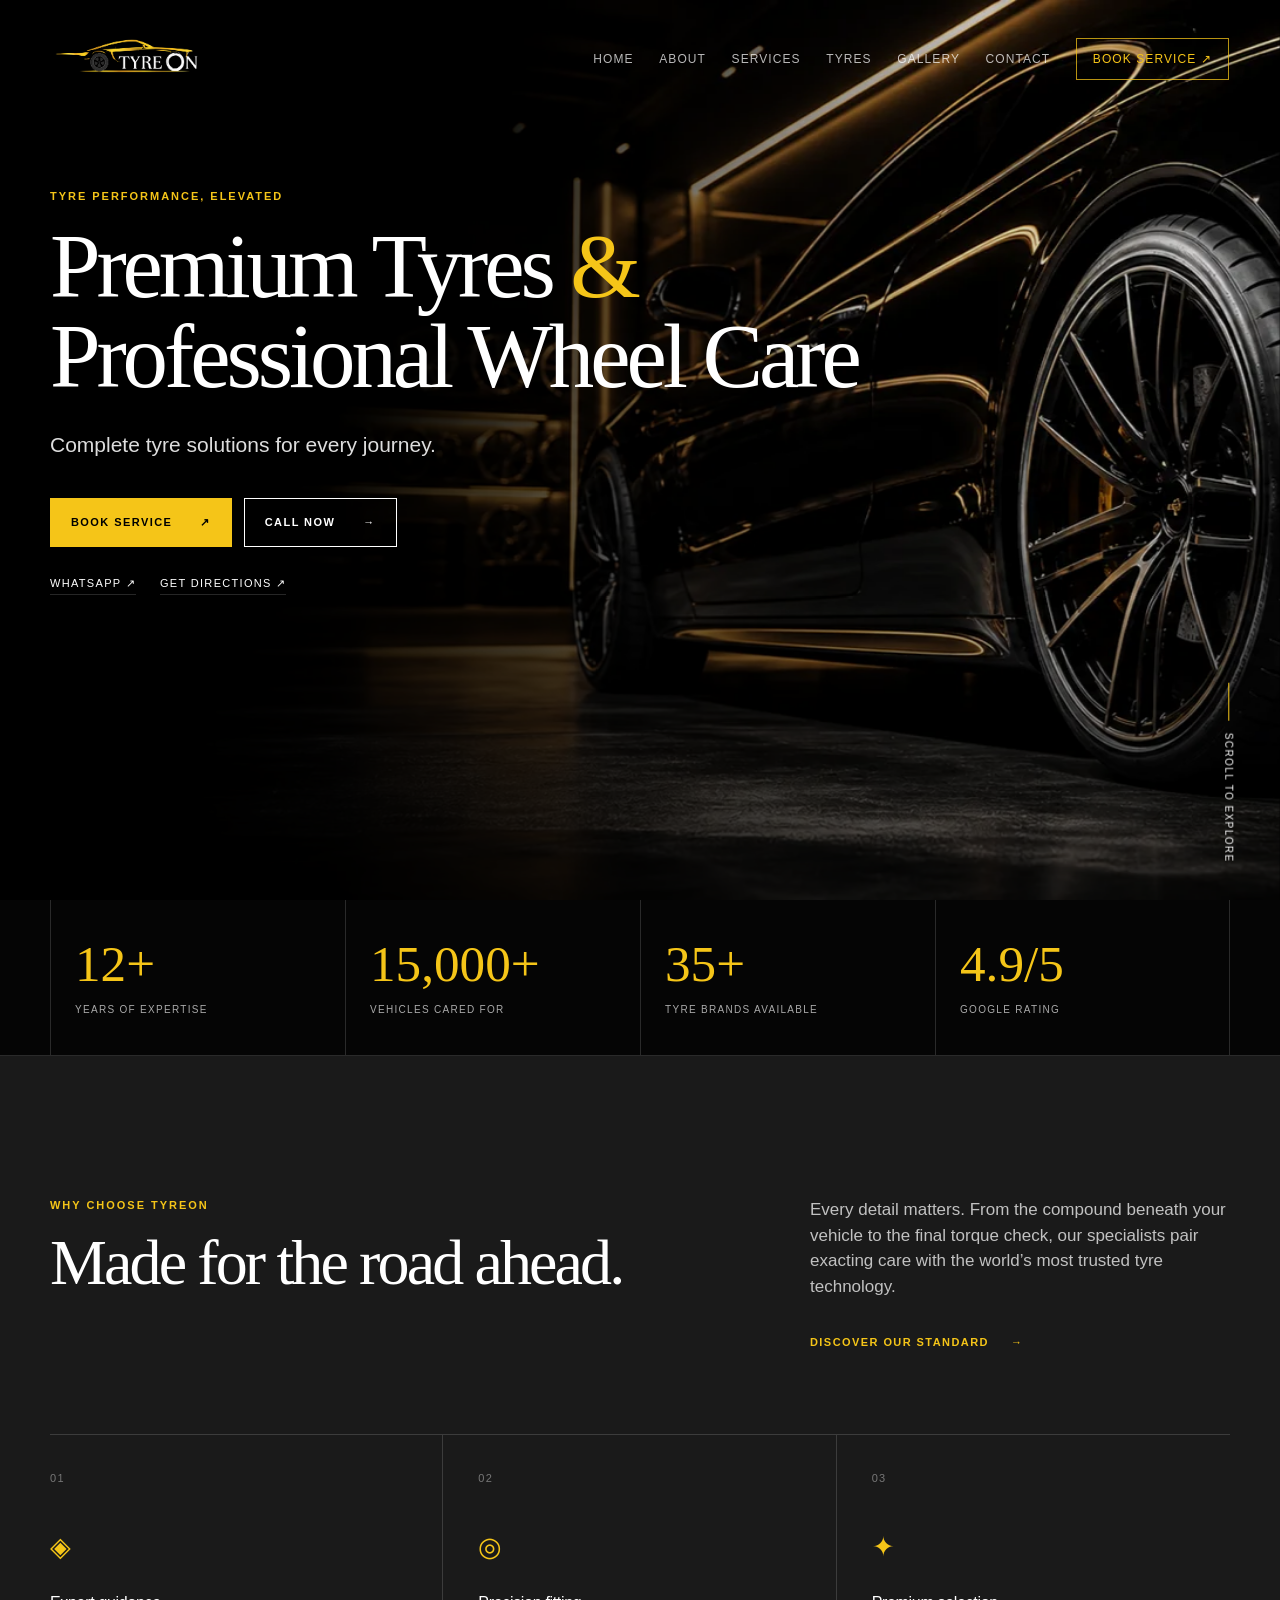
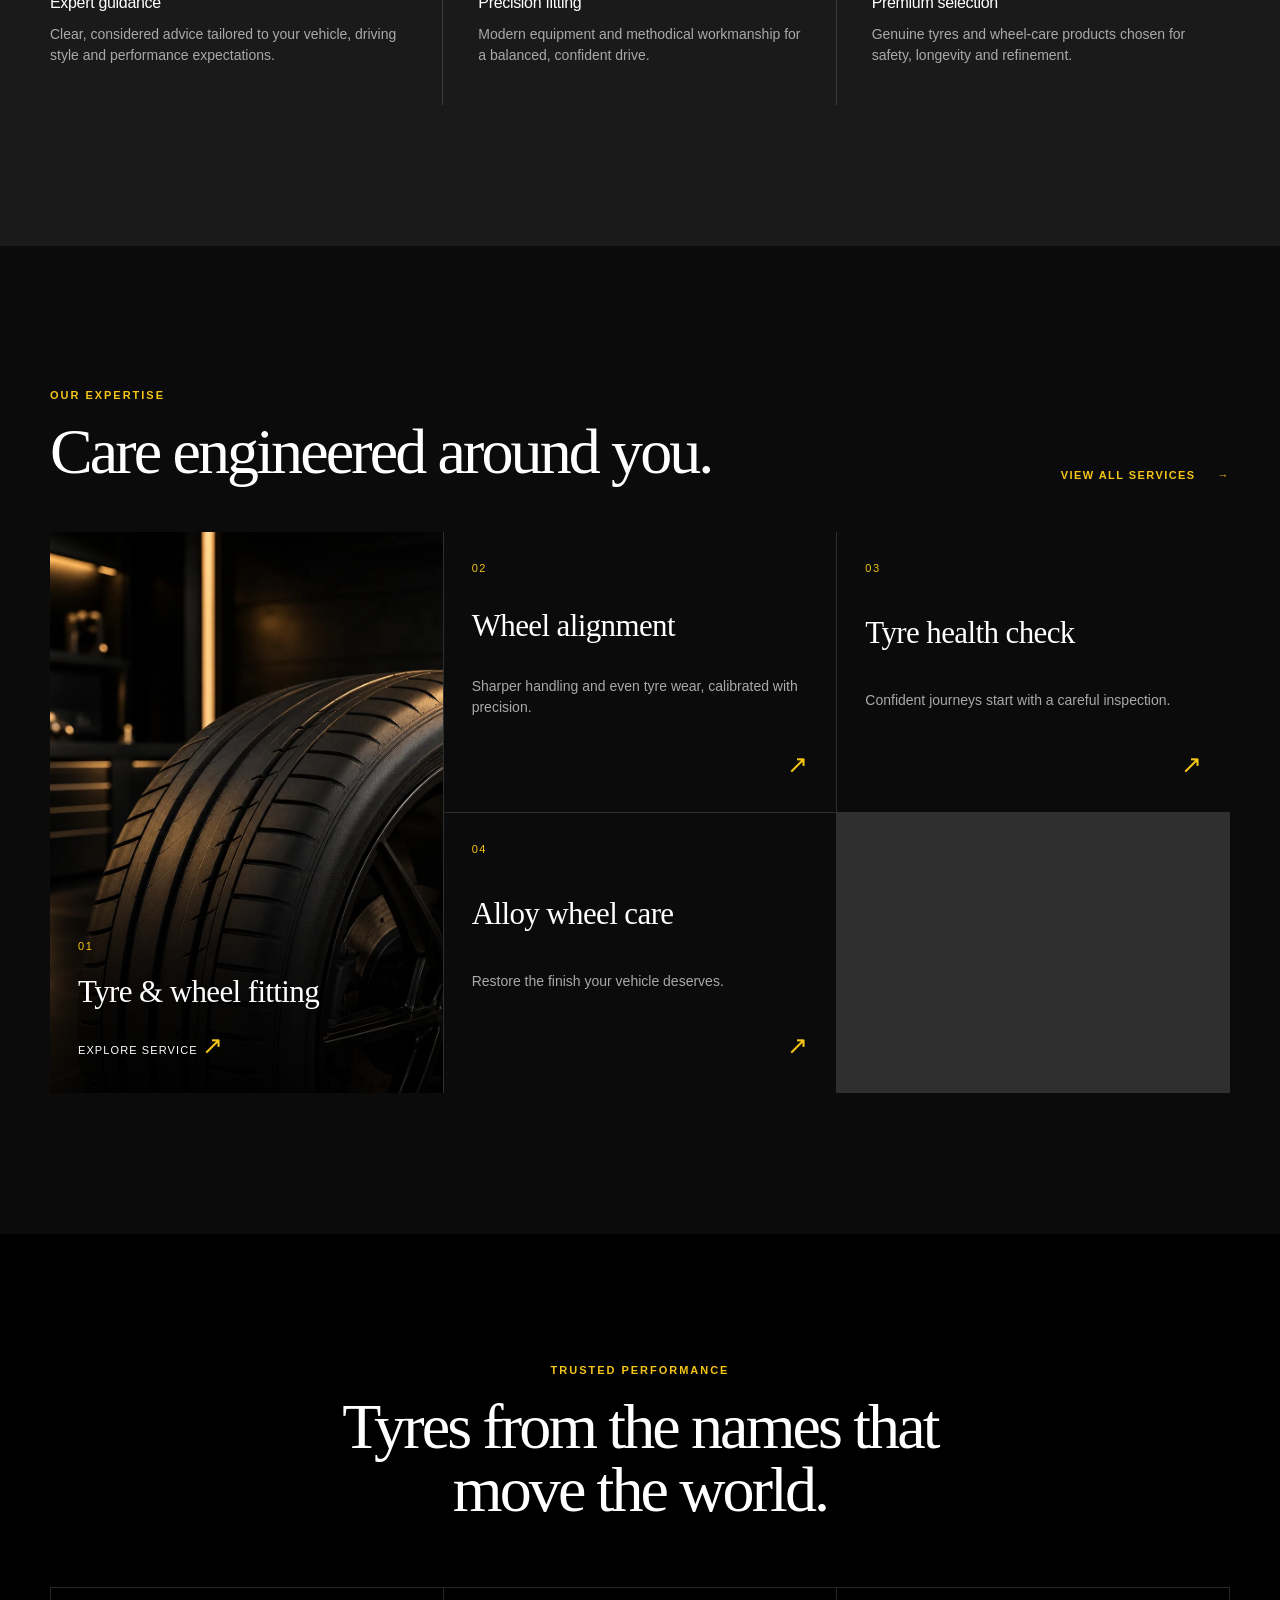
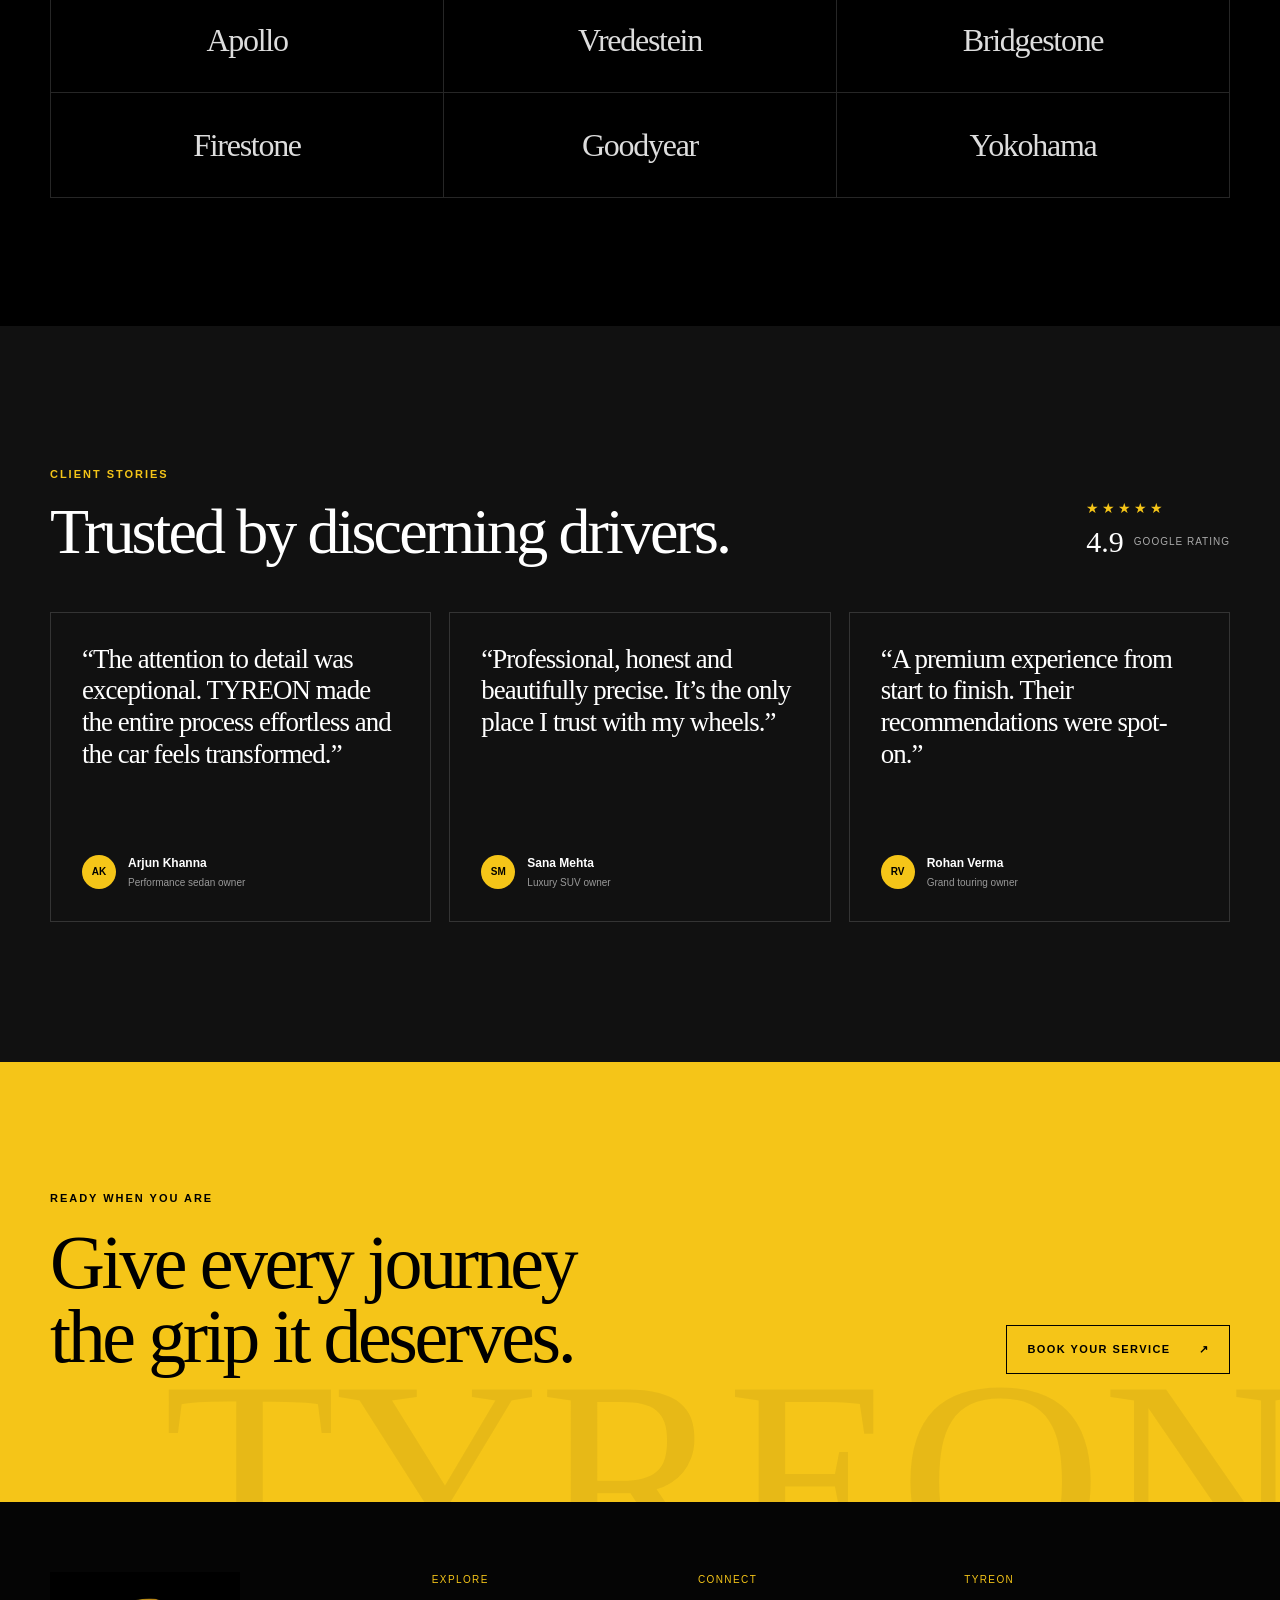
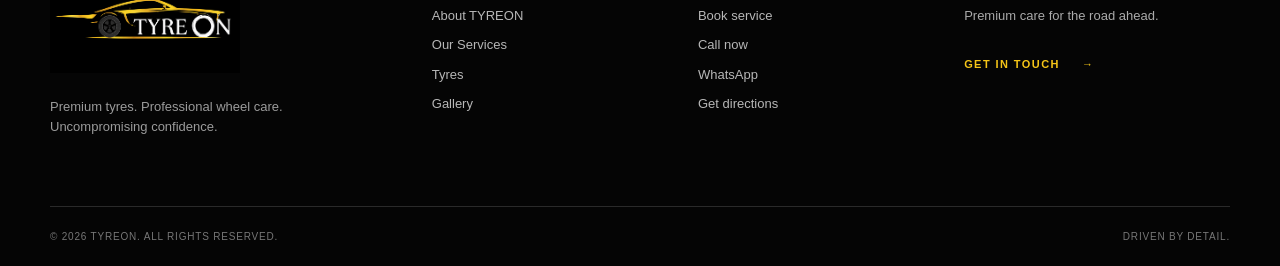
==== commit 20076eac: "Get Direction link Updation" ====
--- a/index.html
+++ b/index.html
@@ -90,7 +90,7 @@
       <section class="cta-banner" id="booking"><div class="container cta-inner"><div><p class="eyebrow">Ready when you are</p><h2>Give every journey<br>the grip it deserves.</h2></div><a class="button button-accent" href="contact.html">Book your service <span aria-hidden="true">↗</span></a></div></section>
     </main>
 
-    <footer class="site-footer"><div class="container footer-main"><div class="footer-brand"><a class="brand" href="index.html"><img class="brand-logo" src="assets/images/tyreon-logo.png" alt="TYREON"></a><p>Premium tyres. Professional wheel care. Uncompromising confidence.</p></div><div><h3>Explore</h3><a href="about.html">About TYREON</a><a href="services.html">Our Services</a><a href="products.html">Tyres</a><a href="gallery.html">Gallery</a></div><div><h3>Connect</h3><a href="contact.html">Book service</a><a href="contact.html">Call now</a><a href="contact.html">WhatsApp</a><a href="https://www.google.com/maps/search/?api=1&amp;query=TYREON" target="_blank" rel="noopener">Get directions</a></div><div class="footer-contact"><h3>TYREON</h3><p>Premium care for the road ahead.</p><a class="text-link" href="contact.html">Get in touch <span aria-hidden="true">→</span></a></div></div><div class="container footer-bottom"><span>© <span data-year></span> TYREON. All rights reserved.</span><span>Driven by detail.</span></div></footer>
+    <footer class="site-footer"><div class="container footer-main"><div class="footer-brand"><a class="brand" href="index.html"><img class="brand-logo" src="assets/images/tyreon-logo.png" alt="TYREON"></a><p>Premium tyres. Professional wheel care. Uncompromising confidence.</p></div><div><h3>Explore</h3><a href="about.html">About TYREON</a><a href="services.html">Our Services</a><a href="products.html">Tyres</a><a href="gallery.html">Gallery</a></div><div><h3>Connect</h3><a href="contact.html">Book service</a><a href="contact.html">Call now</a><a href="contact.html">WhatsApp</a><a href="https://maps.app.goo.gl/YLSPnQHLA179G7CZ8" target="_blank" rel="noopener">Get directions</a></div><div class="footer-contact"><h3>TYREON</h3><p>Premium care for the road ahead.</p><a class="text-link" href="contact.html">Get in touch <span aria-hidden="true">→</span></a></div></div><div class="container footer-bottom"><span>© <span data-year></span> TYREON. All rights reserved.</span><span>Driven by detail.</span></div></footer>
 
     <script src="assets/js/main.js" defer></script>
   </body>
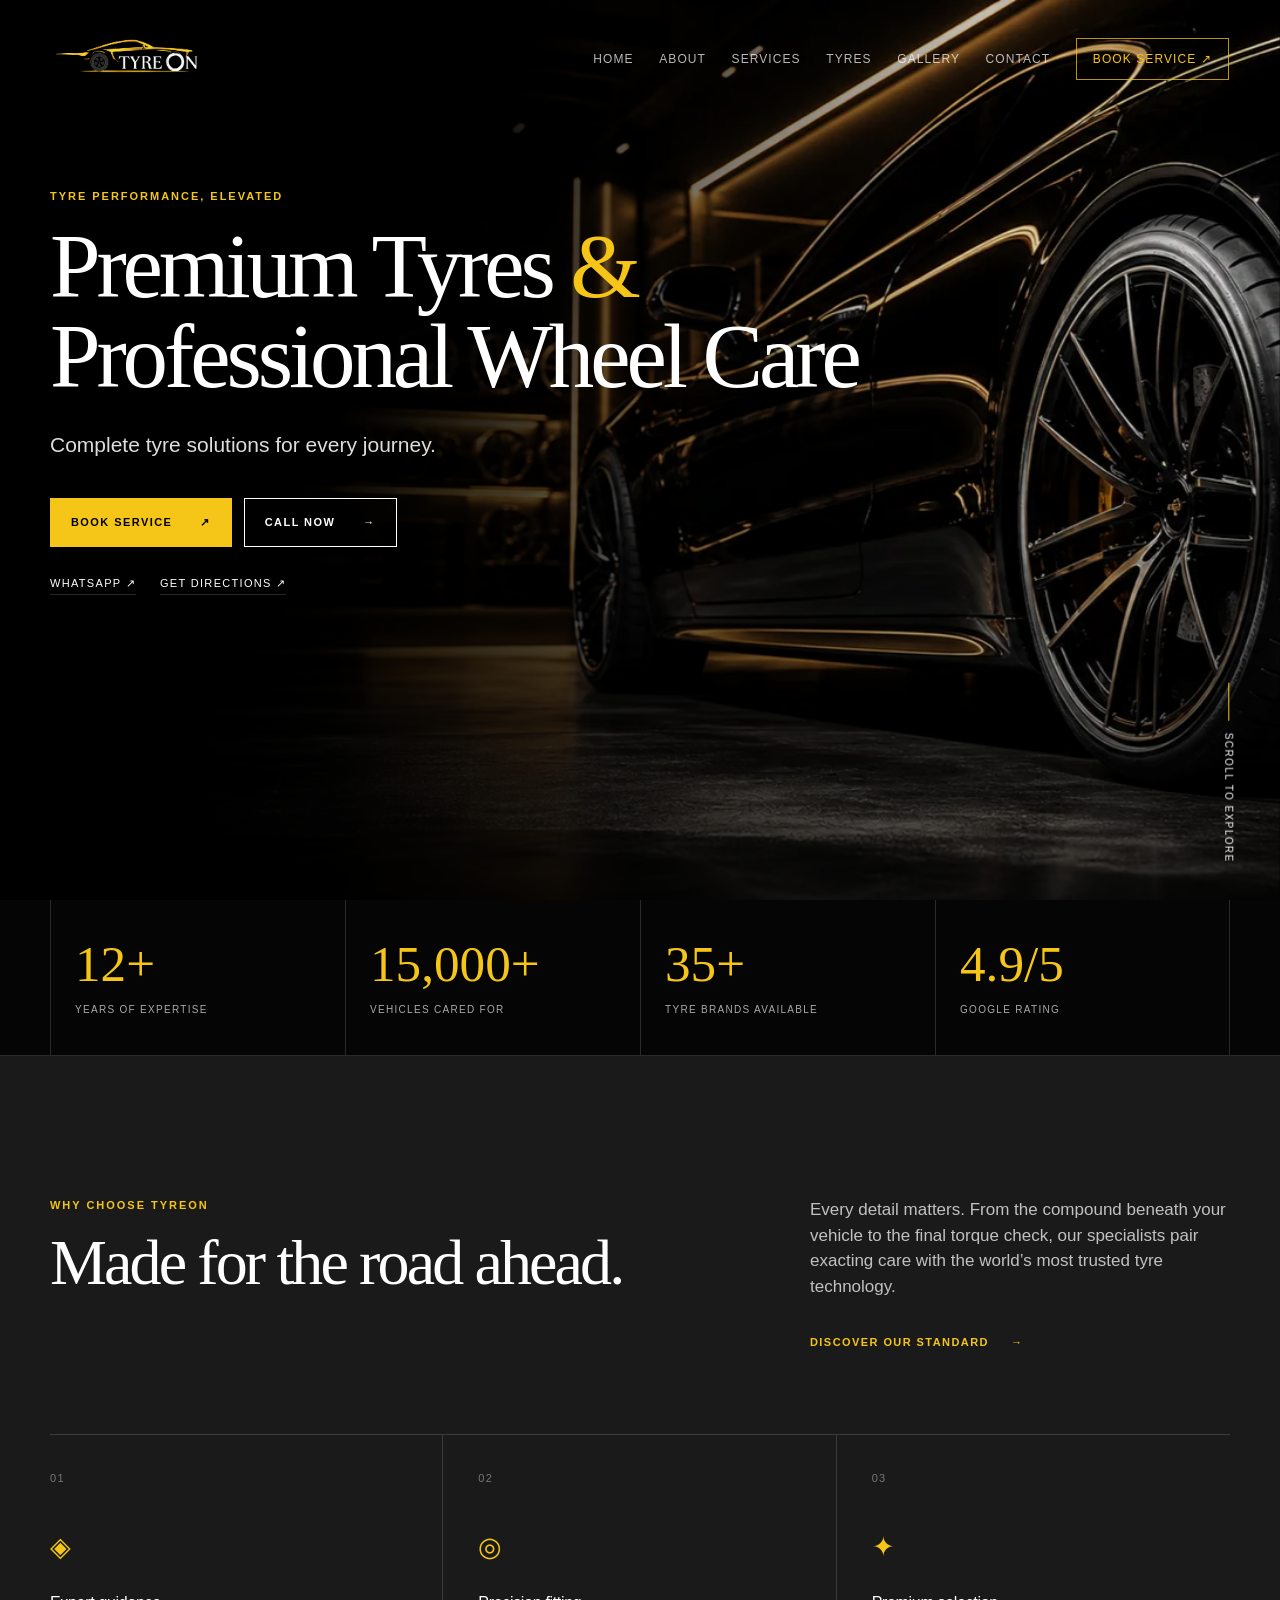
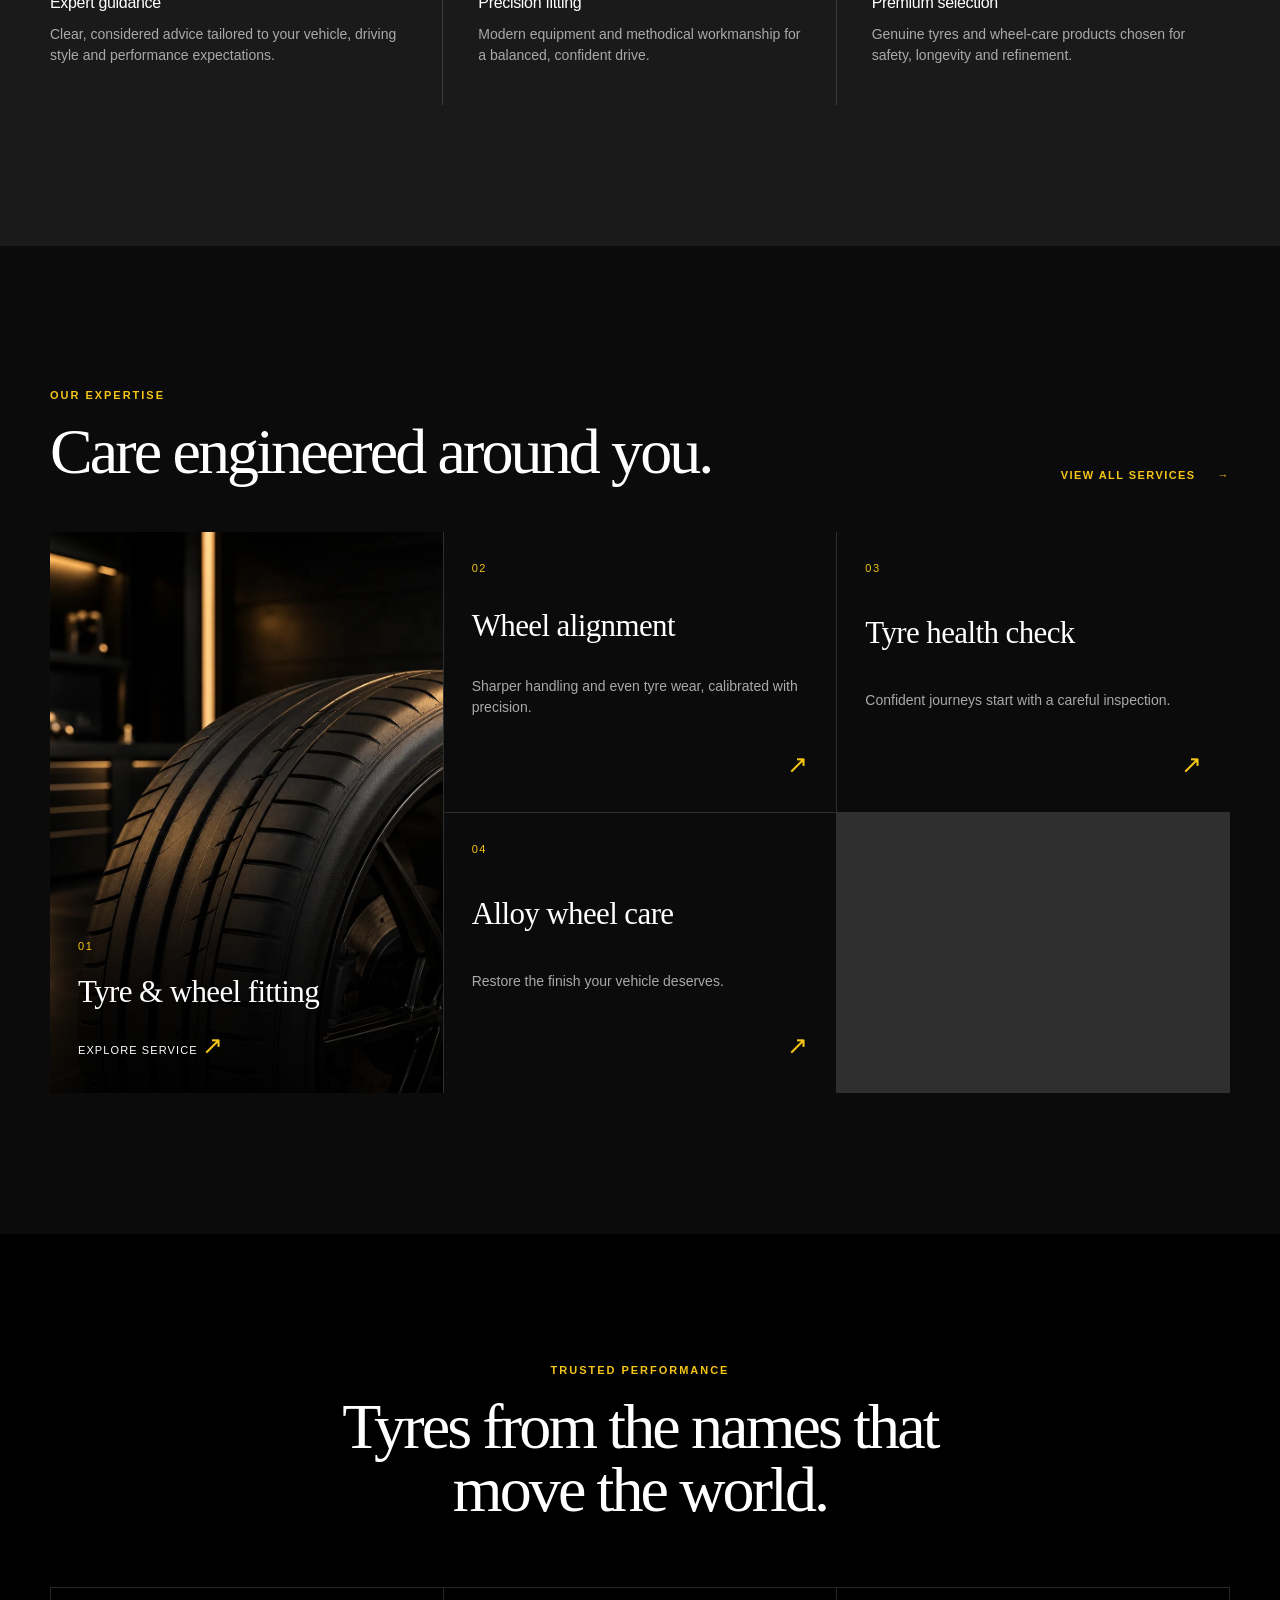
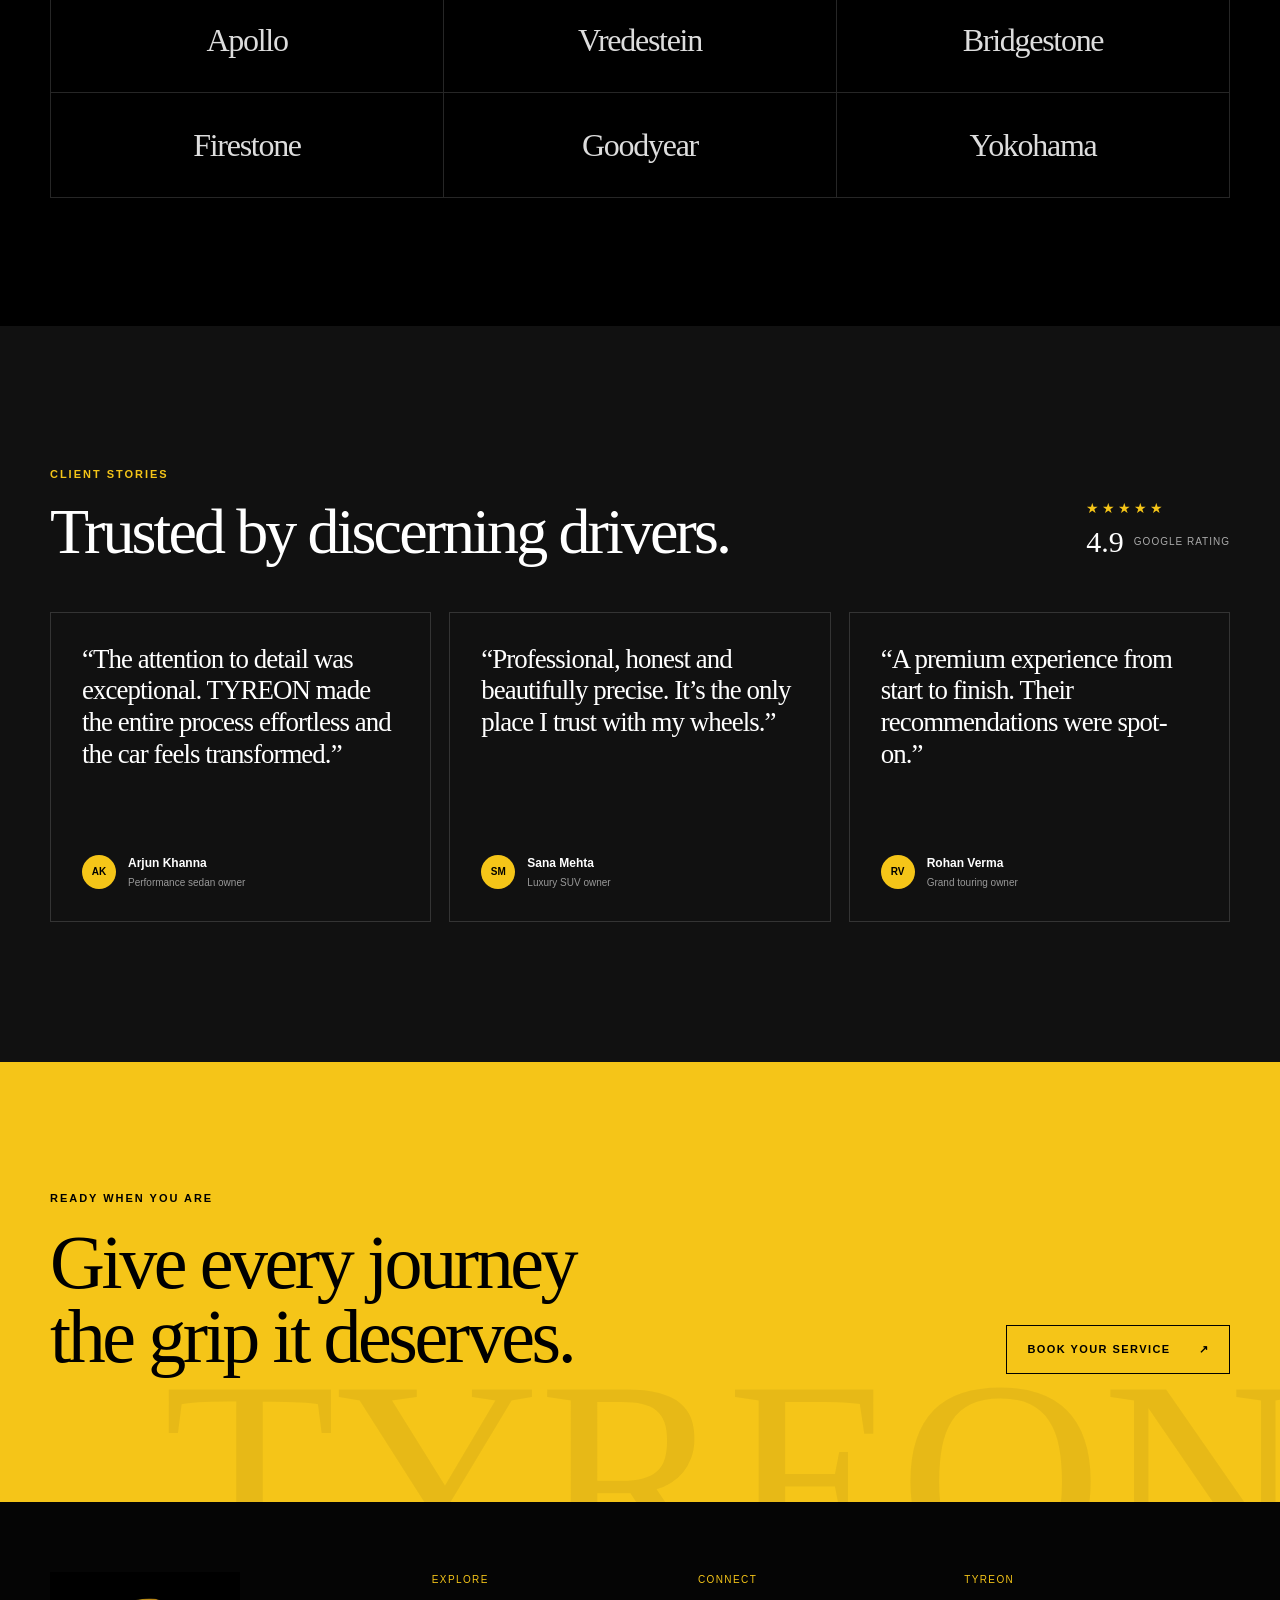
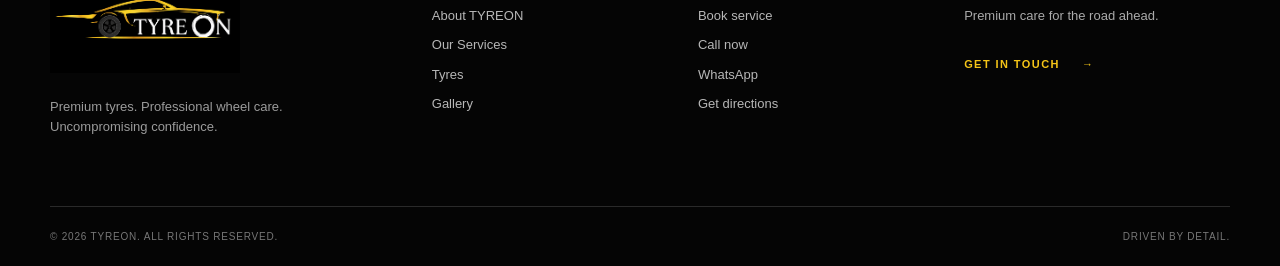
==== commit 9aff5ba8: "email change" ====
--- a/index.html
+++ b/index.html
@@ -22,7 +22,7 @@
     <meta name="twitter:title" content="TYREON | Premium Tyres & Professional Wheel Care">
     <meta name="twitter:description" content="Premium tyres and professional wheel care in Ochanthuruthu, Kochi.">
     <meta name="twitter:image" content="https://tyreon.in/assets/images/hero-automotive.webp">
-    <script type="application/ld+json">{"@context":"https://schema.org","@graph":[{"@type":"AutoRepair","@id":"https://tyreon.in/#business","name":"TYREON","url":"https://tyreon.in/","image":"https://tyreon.in/assets/images/hero-automotive.webp","logo":"https://tyreon.in/assets/images/tyreon-logo.png","telephone":"+919809631536","email":"hello@tyreon.in","address":{"@type":"PostalAddress","streetAddress":"X6VP+XV2, Pallipuram, Thekkan Malipuram Road, Munapam Road, Ochanthuruthu","addressLocality":"Kochi","addressRegion":"Kerala","postalCode":"682508","addressCountry":"IN"},"openingHoursSpecification":[{"@type":"OpeningHoursSpecification","dayOfWeek":["Monday","Tuesday","Wednesday","Thursday","Friday","Saturday"],"opens":"09:00","closes":"19:30"}]},{"@type":"WebSite","@id":"https://tyreon.in/#website","url":"https://tyreon.in/","name":"TYREON"}]}</script>  </head>
+    <script type="application/ld+json">{"@context":"https://schema.org","@graph":[{"@type":"AutoRepair","@id":"https://tyreon.in/#business","name":"TYREON","url":"https://tyreon.in/","image":"https://tyreon.in/assets/images/hero-automotive.webp","logo":"https://tyreon.in/assets/images/tyreon-logo.png","telephone":"+919809631536","email":"lithin56@gmail.com","address":{"@type":"PostalAddress","streetAddress":"X6VP+XV2, Pallipuram, Thekkan Malipuram Road, Munapam Road, Ochanthuruthu","addressLocality":"Kochi","addressRegion":"Kerala","postalCode":"682508","addressCountry":"IN"},"openingHoursSpecification":[{"@type":"OpeningHoursSpecification","dayOfWeek":["Monday","Tuesday","Wednesday","Thursday","Friday","Saturday"],"opens":"09:00","closes":"19:30"}]},{"@type":"WebSite","@id":"https://tyreon.in/#website","url":"https://tyreon.in/","name":"TYREON"}]}</script>  </head>
   <body>
     <a class="skip-link" href="#main-content">Skip to content</a>
 
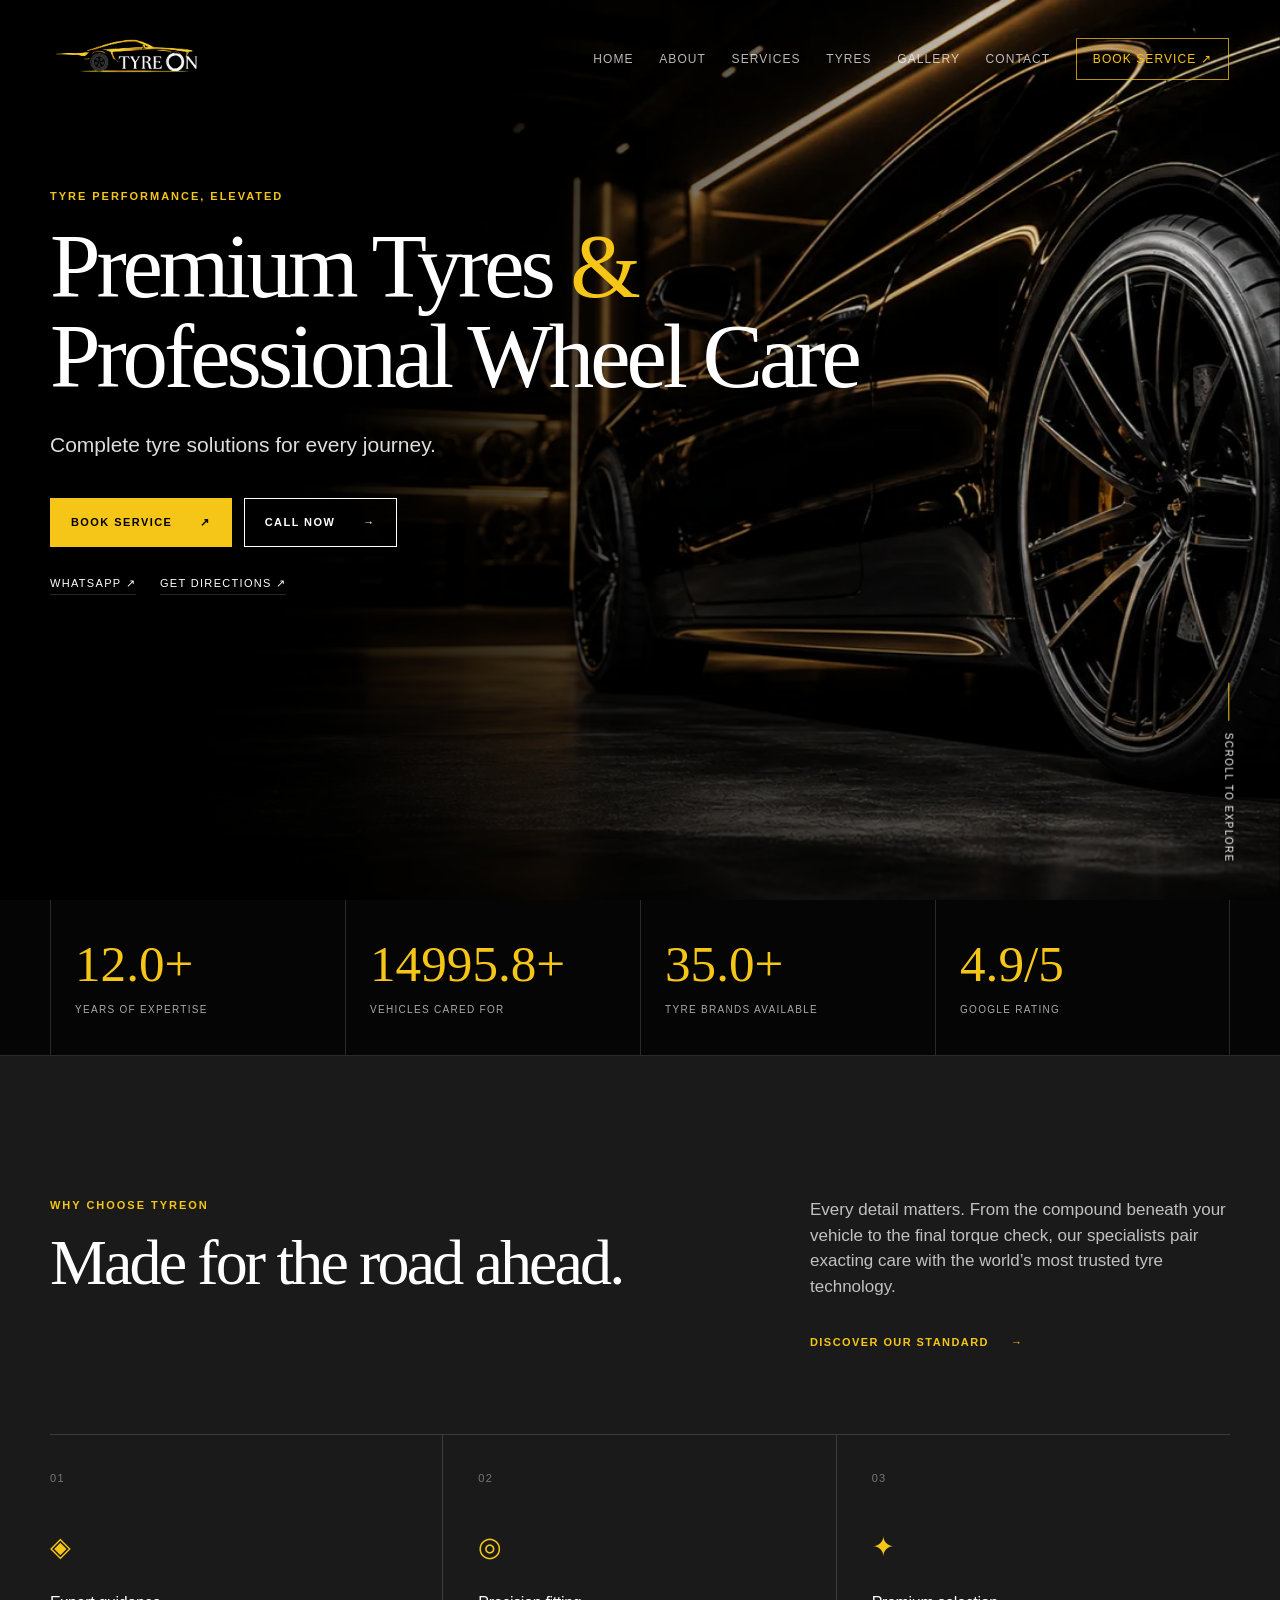
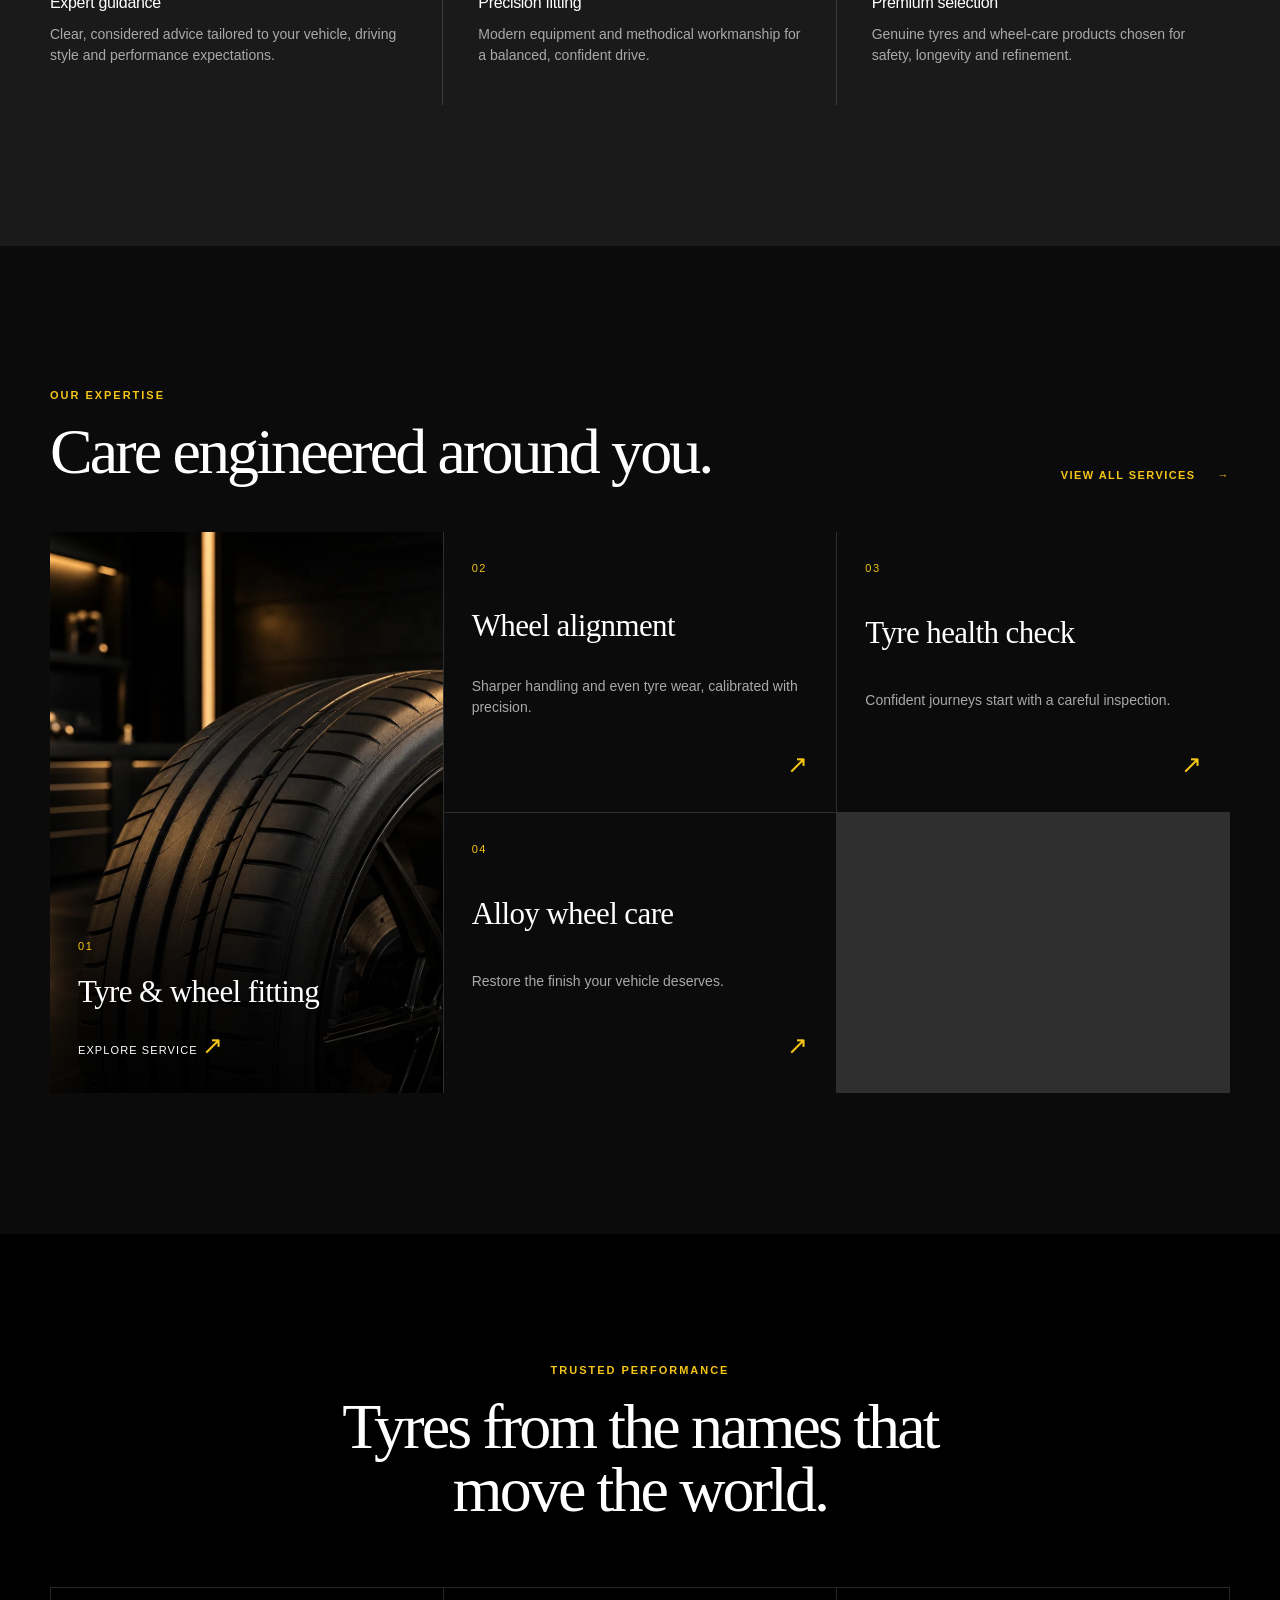
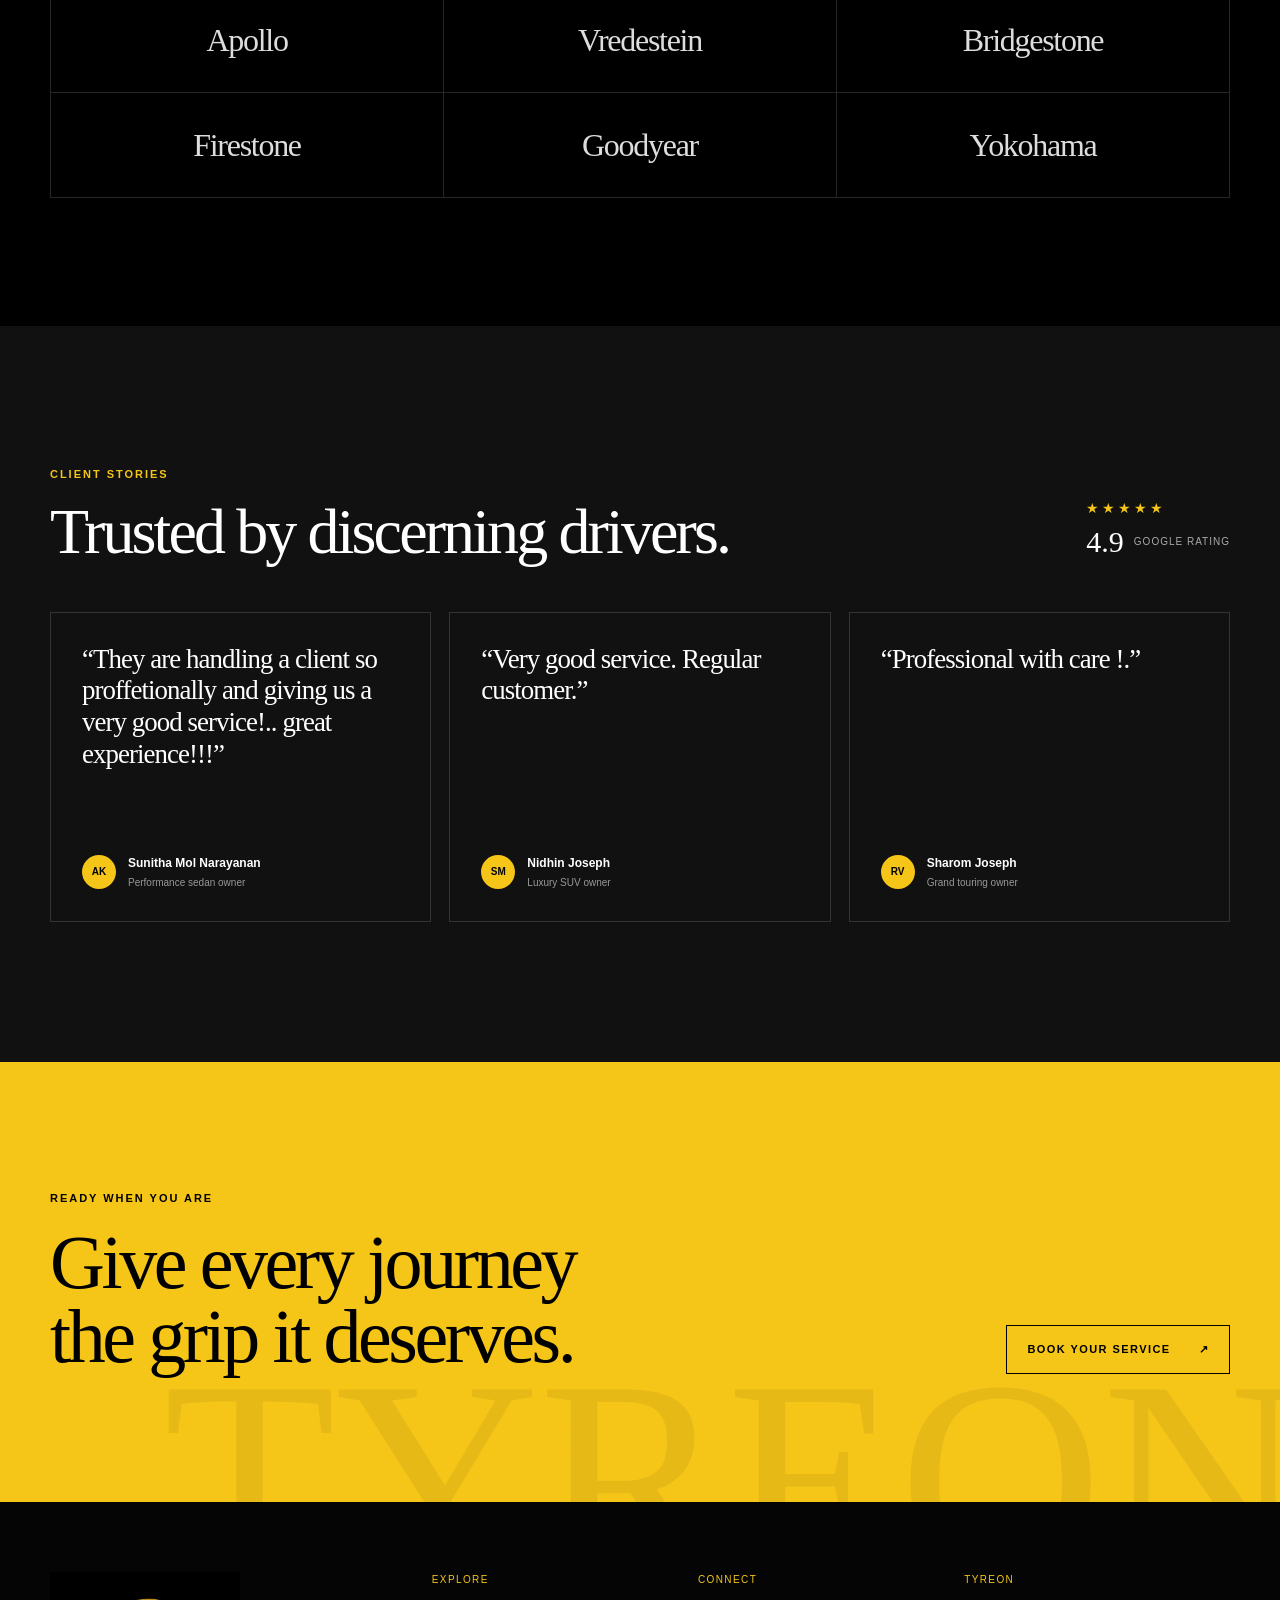
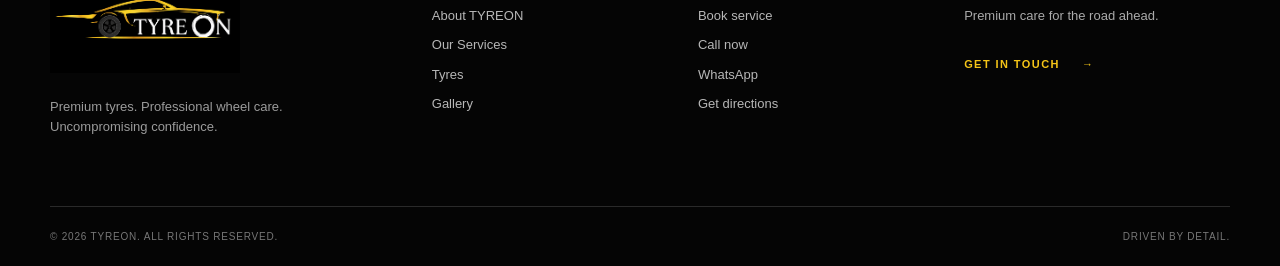
==== commit 53dce8f0: "review" ====
--- a/index.html
+++ b/index.html
@@ -85,7 +85,7 @@
 
       <section class="brands-section"><div class="container"><p class="eyebrow centered">Trusted performance</p><h2 class="centered">Tyres from the names that move the world.</h2><div class="brand-list" aria-label="Popular tyre brands"><span>Apollo</span><span>Vredestein</span><span>Bridgestone</span><span>Firestone</span><span>Goodyear</span><span>Yokohama</span></div></div></section>
 
-      <section class="section testimonials" id="reviews"><div class="container"><div class="section-head"><div><p class="eyebrow">Client stories</p><h2>Trusted by discerning drivers.</h2></div><div class="rating-badge" aria-label="4.9 out of 5 Google rating"><span class="stars">★★★★★</span><strong>4.9</strong><small>Google Rating</small></div></div><div class="review-grid"><figure class="review reveal"><blockquote>“The attention to detail was exceptional. TYREON made the entire process effortless and the car feels transformed.”</blockquote><figcaption><span class="avatar">AK</span><div><strong>Arjun Khanna</strong><small>Performance sedan owner</small></div></figcaption></figure><figure class="review reveal"><blockquote>“Professional, honest and beautifully precise. It’s the only place I trust with my wheels.”</blockquote><figcaption><span class="avatar">SM</span><div><strong>Sana Mehta</strong><small>Luxury SUV owner</small></div></figcaption></figure><figure class="review reveal"><blockquote>“A premium experience from start to finish. Their recommendations were spot-on.”</blockquote><figcaption><span class="avatar">RV</span><div><strong>Rohan Verma</strong><small>Grand touring owner</small></div></figcaption></figure></div></div></section>
+      <section class="section testimonials" id="reviews"><div class="container"><div class="section-head"><div><p class="eyebrow">Client stories</p><h2>Trusted by discerning drivers.</h2></div><div class="rating-badge" aria-label="4.9 out of 5 Google rating"><span class="stars">★★★★★</span><strong>4.9</strong><small>Google Rating</small></div></div><div class="review-grid"><figure class="review reveal"><blockquote>“They are handling a client so proffetionally and giving us a very good service!.. great experience!!!”</blockquote><figcaption><span class="avatar">AK</span><div><strong>Sunitha Mol Narayanan</strong><small>Performance sedan owner</small></div></figcaption></figure><figure class="review reveal"><blockquote>“Very good service. Regular customer.”</blockquote><figcaption><span class="avatar">SM</span><div><strong>Nidhin Joseph</strong><small>Luxury SUV owner</small></div></figcaption></figure><figure class="review reveal"><blockquote>“Professional with care !.”</blockquote><figcaption><span class="avatar">RV</span><div><strong>Sharom Joseph</strong><small>Grand touring owner</small></div></figcaption></figure></div></div></section>
 
       <section class="cta-banner" id="booking"><div class="container cta-inner"><div><p class="eyebrow">Ready when you are</p><h2>Give every journey<br>the grip it deserves.</h2></div><a class="button button-accent" href="contact.html">Book your service <span aria-hidden="true">↗</span></a></div></section>
     </main>
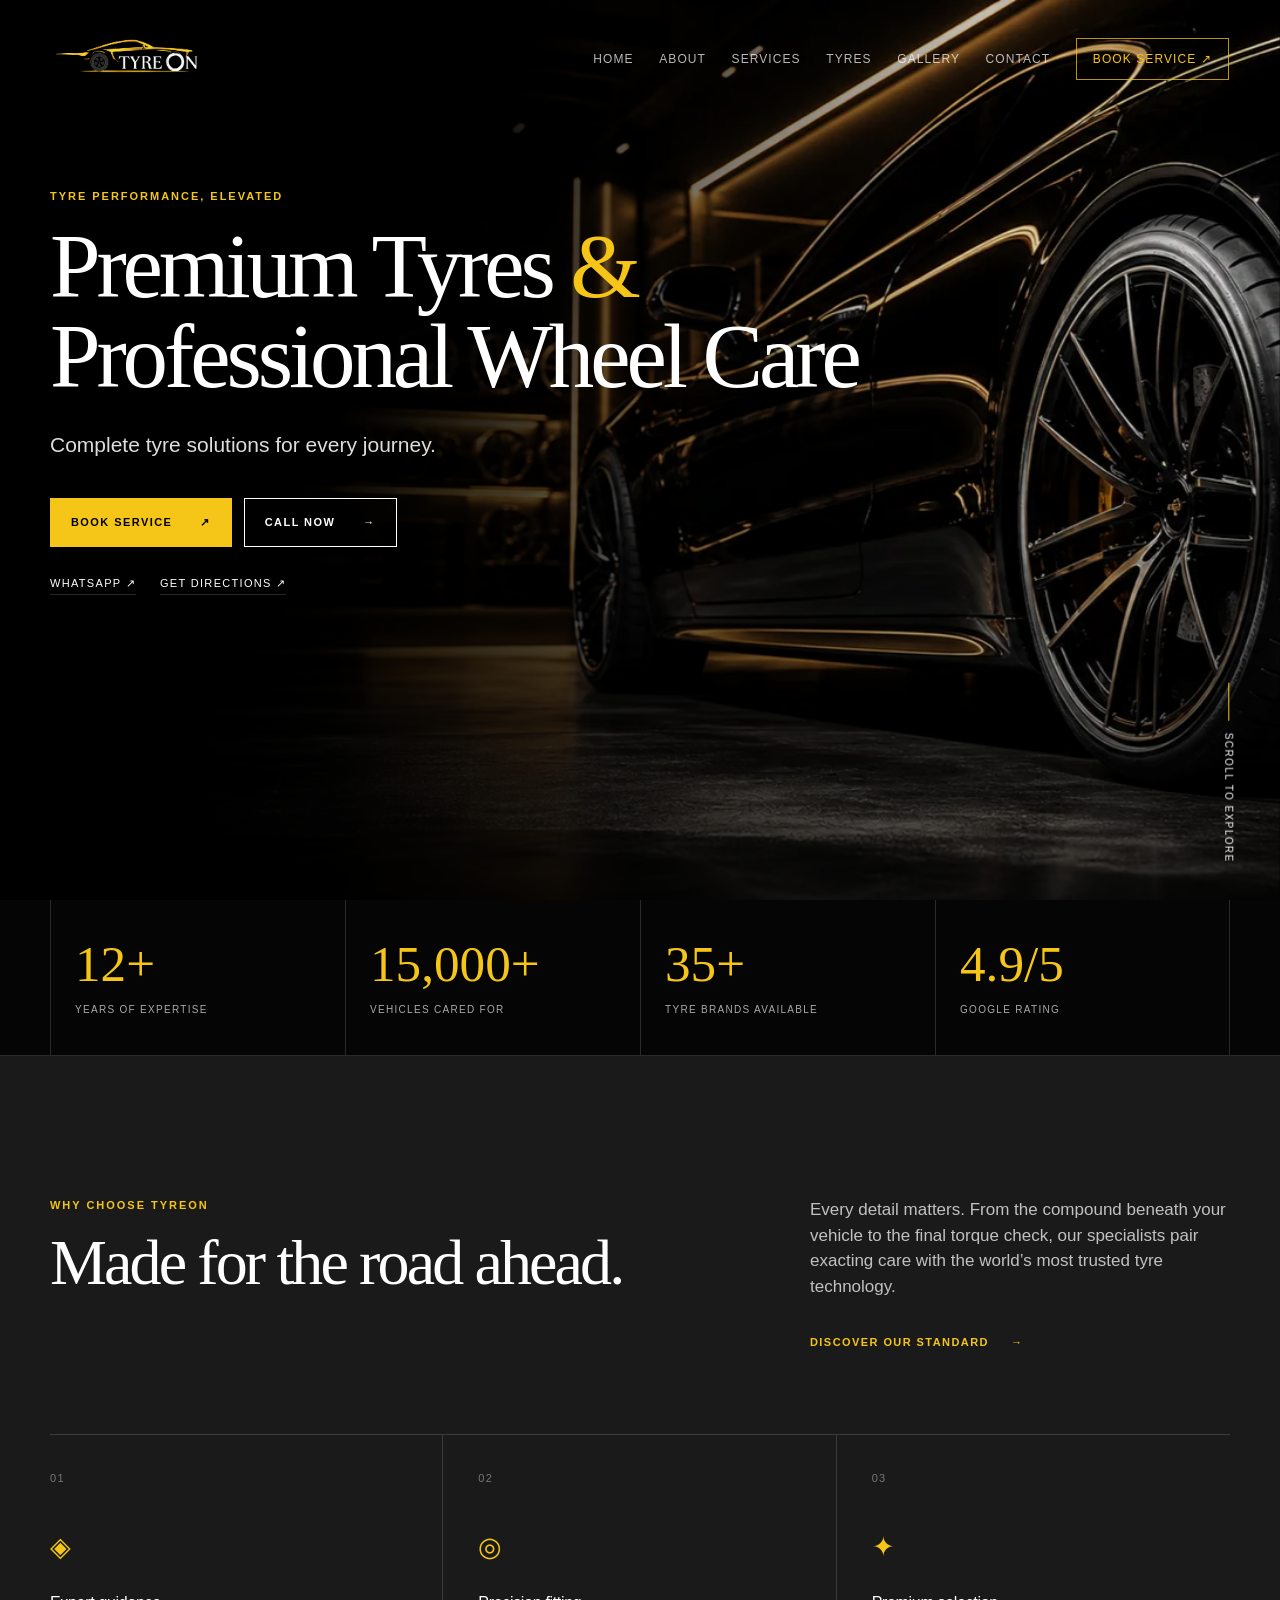
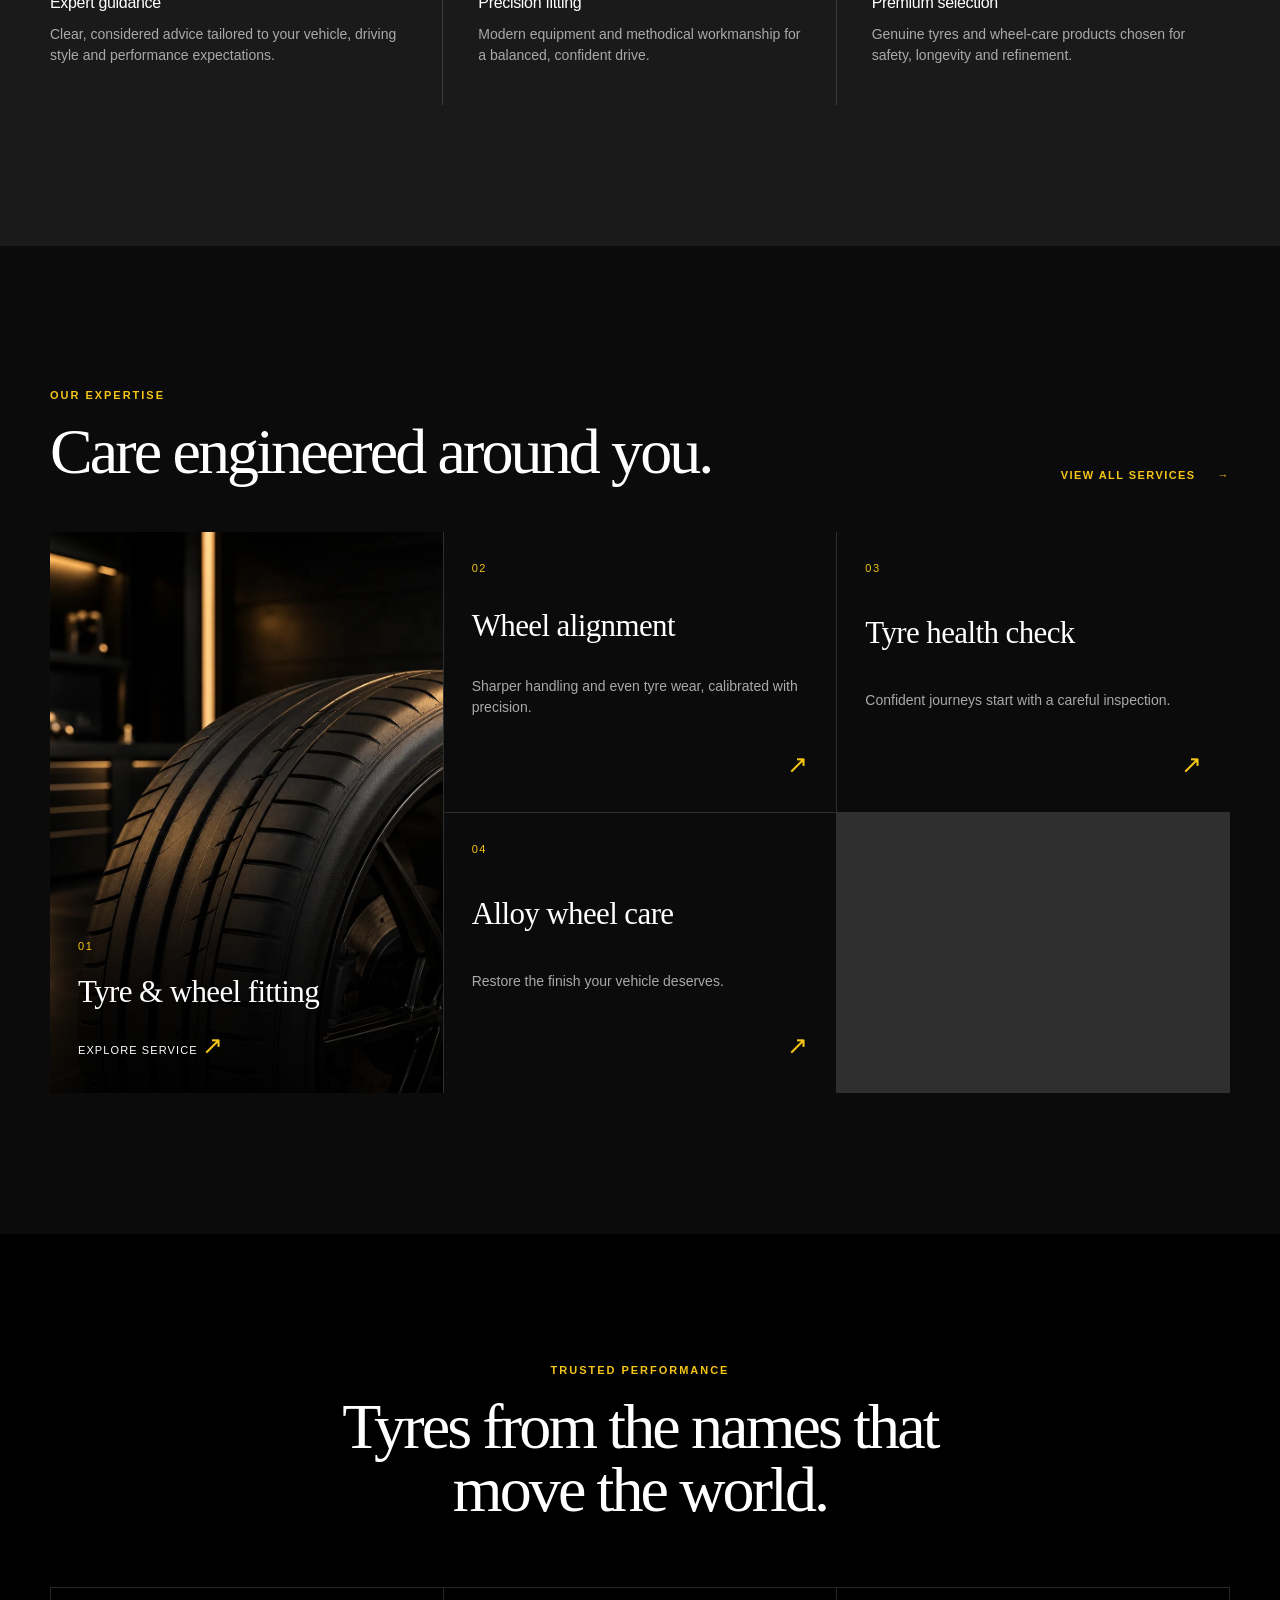
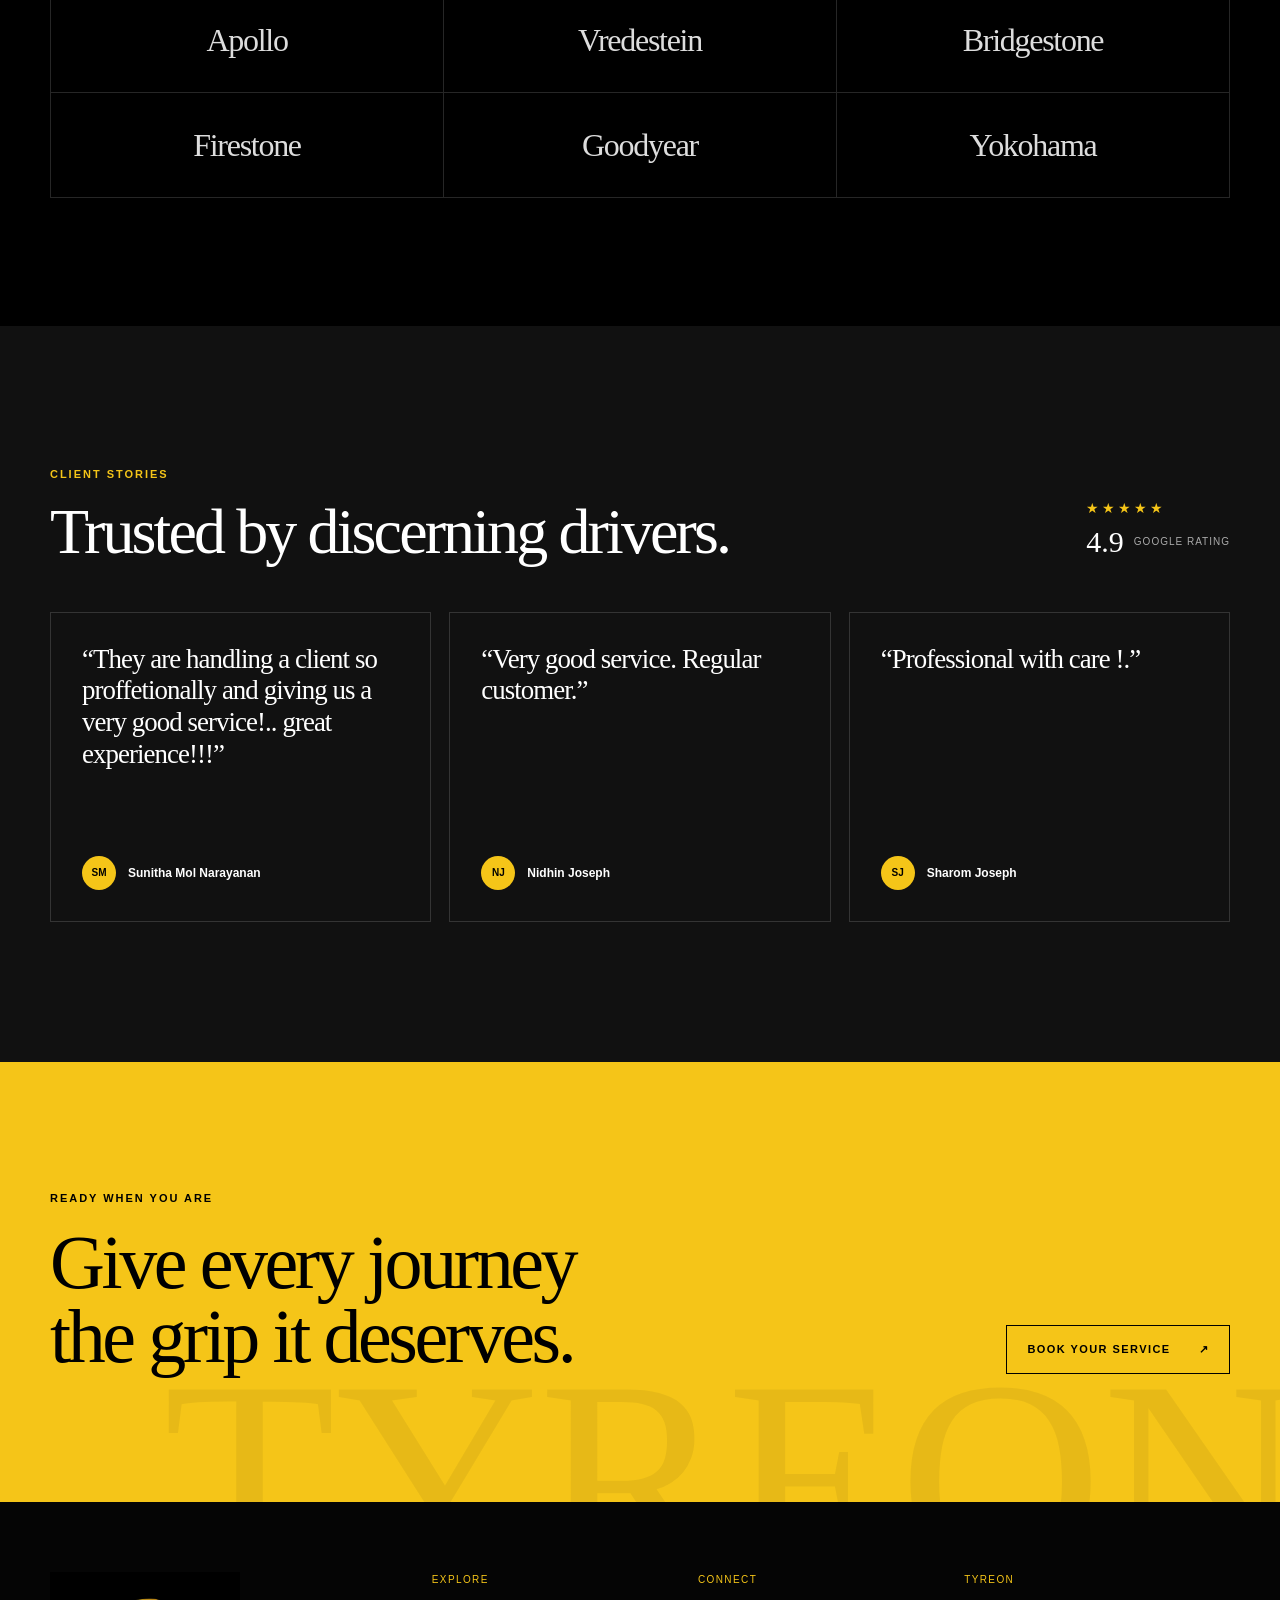
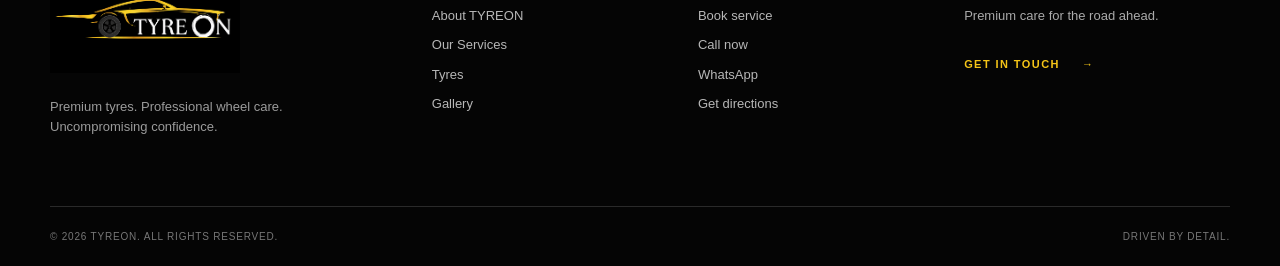
==== commit 9d08cb63: "review name edit" ====
--- a/index.html
+++ b/index.html
@@ -85,7 +85,7 @@
 
       <section class="brands-section"><div class="container"><p class="eyebrow centered">Trusted performance</p><h2 class="centered">Tyres from the names that move the world.</h2><div class="brand-list" aria-label="Popular tyre brands"><span>Apollo</span><span>Vredestein</span><span>Bridgestone</span><span>Firestone</span><span>Goodyear</span><span>Yokohama</span></div></div></section>
 
-      <section class="section testimonials" id="reviews"><div class="container"><div class="section-head"><div><p class="eyebrow">Client stories</p><h2>Trusted by discerning drivers.</h2></div><div class="rating-badge" aria-label="4.9 out of 5 Google rating"><span class="stars">★★★★★</span><strong>4.9</strong><small>Google Rating</small></div></div><div class="review-grid"><figure class="review reveal"><blockquote>“They are handling a client so proffetionally and giving us a very good service!.. great experience!!!”</blockquote><figcaption><span class="avatar">AK</span><div><strong>Sunitha Mol Narayanan</strong><small>Performance sedan owner</small></div></figcaption></figure><figure class="review reveal"><blockquote>“Very good service. Regular customer.”</blockquote><figcaption><span class="avatar">SM</span><div><strong>Nidhin Joseph</strong><small>Luxury SUV owner</small></div></figcaption></figure><figure class="review reveal"><blockquote>“Professional with care !.”</blockquote><figcaption><span class="avatar">RV</span><div><strong>Sharom Joseph</strong><small>Grand touring owner</small></div></figcaption></figure></div></div></section>
+      <section class="section testimonials" id="reviews"><div class="container"><div class="section-head"><div><p class="eyebrow">Client stories</p><h2>Trusted by discerning drivers.</h2></div><div class="rating-badge" aria-label="4.9 out of 5 Google rating"><span class="stars">★★★★★</span><strong>4.9</strong><small>Google Rating</small></div></div><div class="review-grid"><figure class="review reveal"><blockquote>“They are handling a client so proffetionally and giving us a very good service!.. great experience!!!”</blockquote><figcaption><span class="avatar">SM</span><div><strong>Sunitha Mol Narayanan</strong></div></figcaption></figure><figure class="review reveal"><blockquote>“Very good service. Regular customer.”</blockquote><figcaption><span class="avatar">NJ</span><div><strong>Nidhin Joseph</strong></div></figcaption></figure><figure class="review reveal"><blockquote>“Professional with care !.”</blockquote><figcaption><span class="avatar">SJ</span><div><strong>Sharom Joseph</strong></div></figcaption></figure></div></div></section>
 
       <section class="cta-banner" id="booking"><div class="container cta-inner"><div><p class="eyebrow">Ready when you are</p><h2>Give every journey<br>the grip it deserves.</h2></div><a class="button button-accent" href="contact.html">Book your service <span aria-hidden="true">↗</span></a></div></section>
     </main>
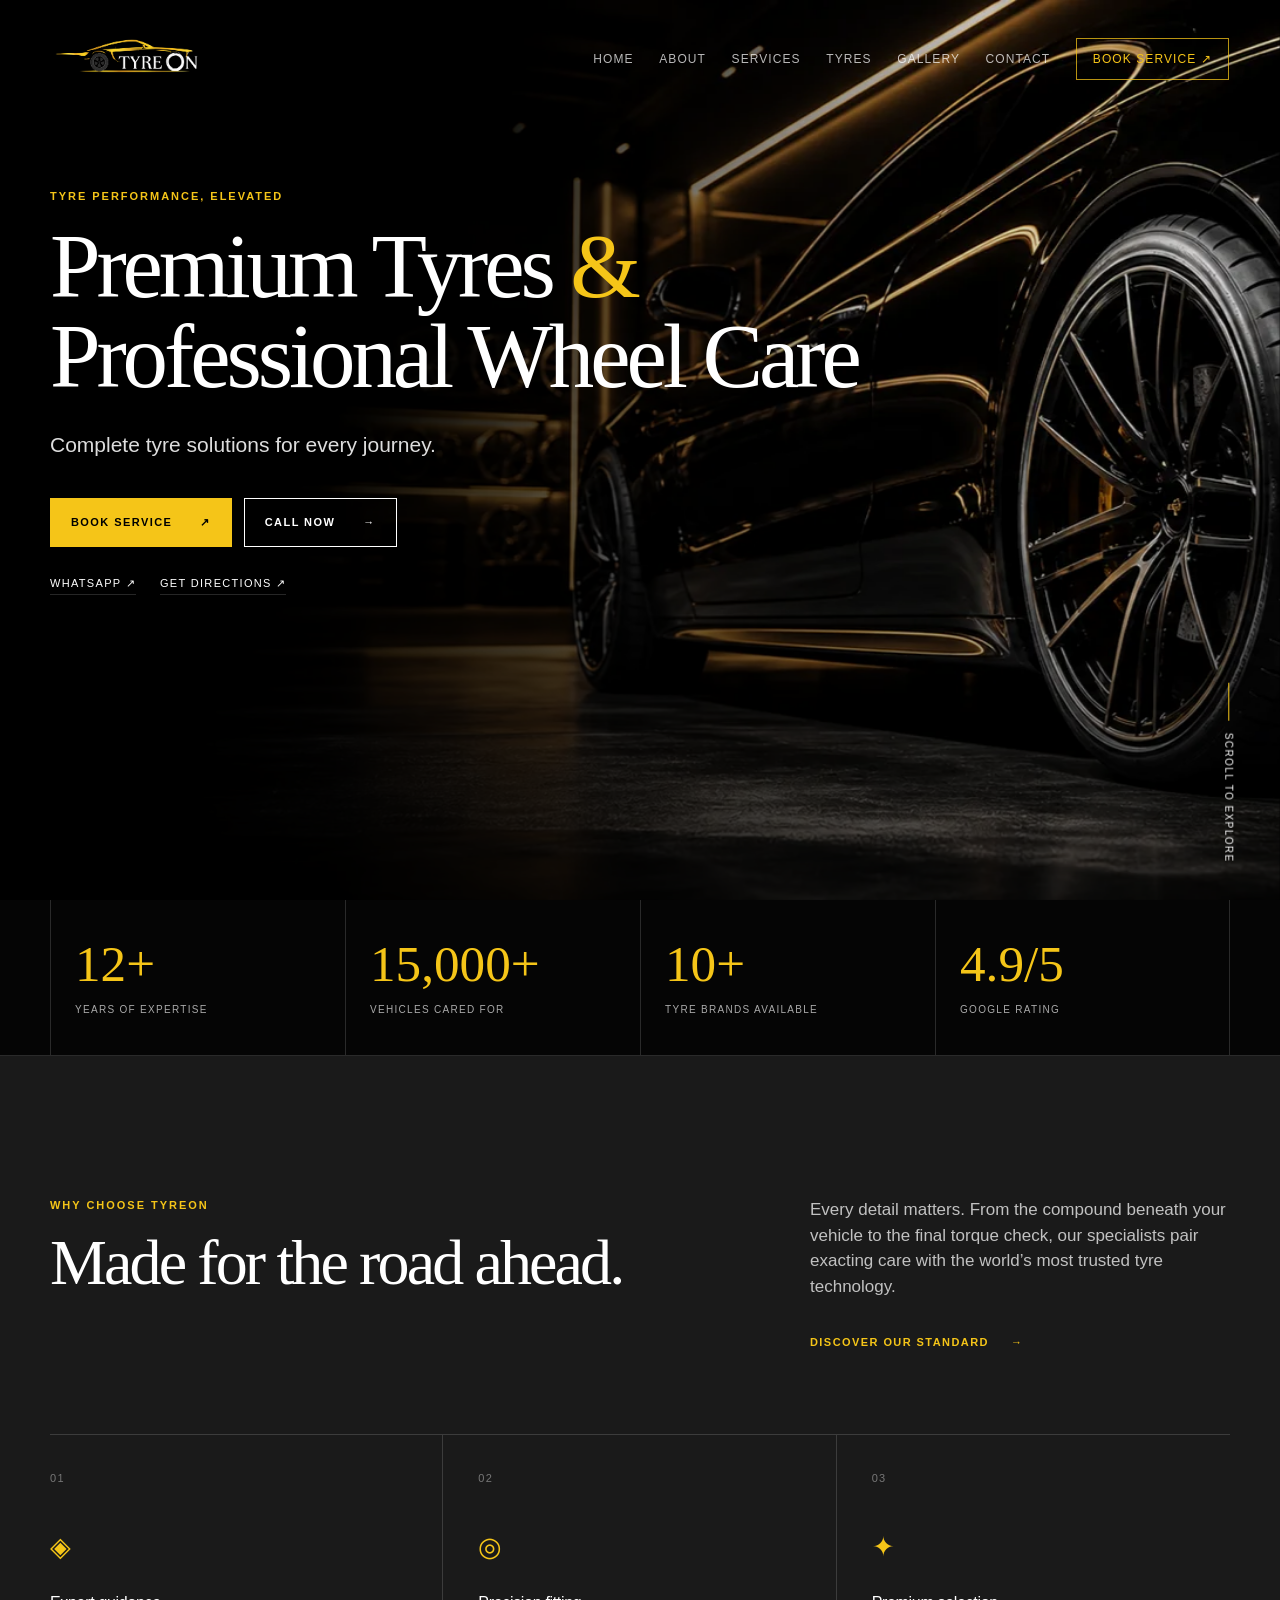
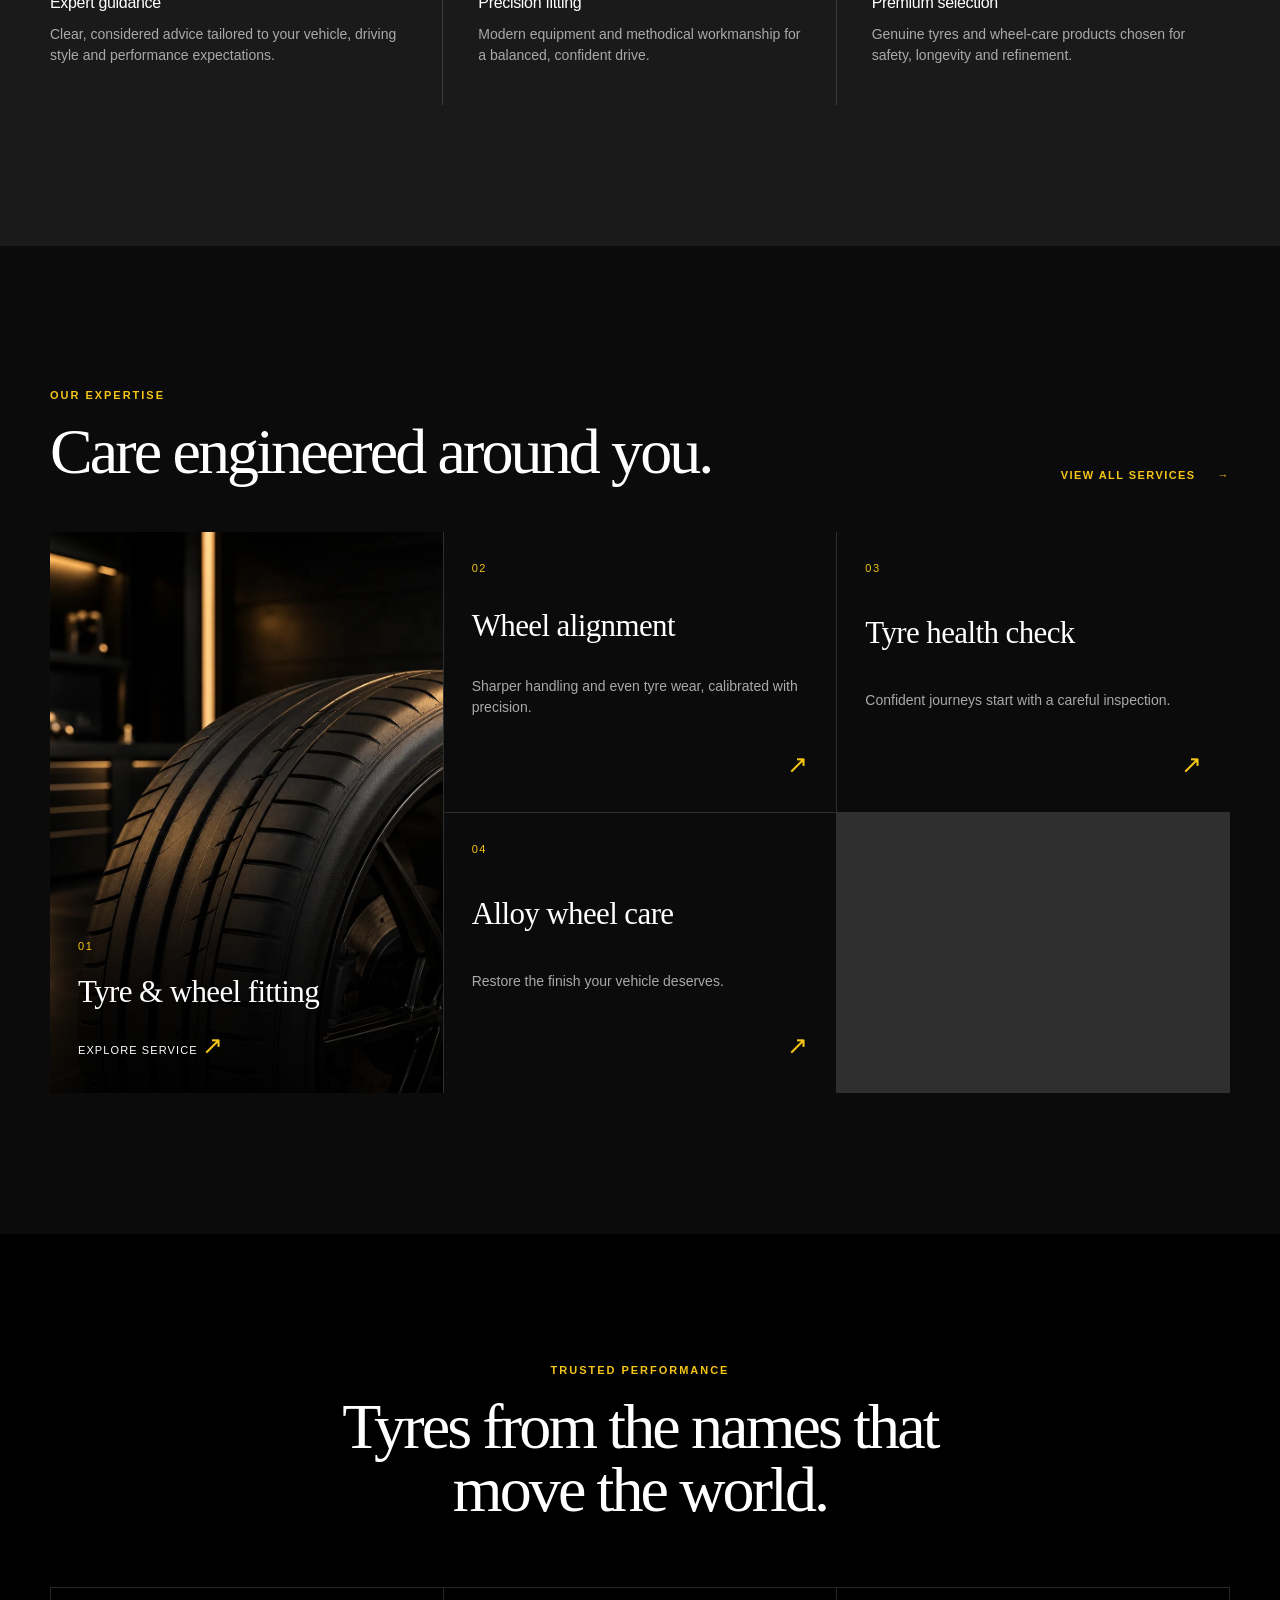
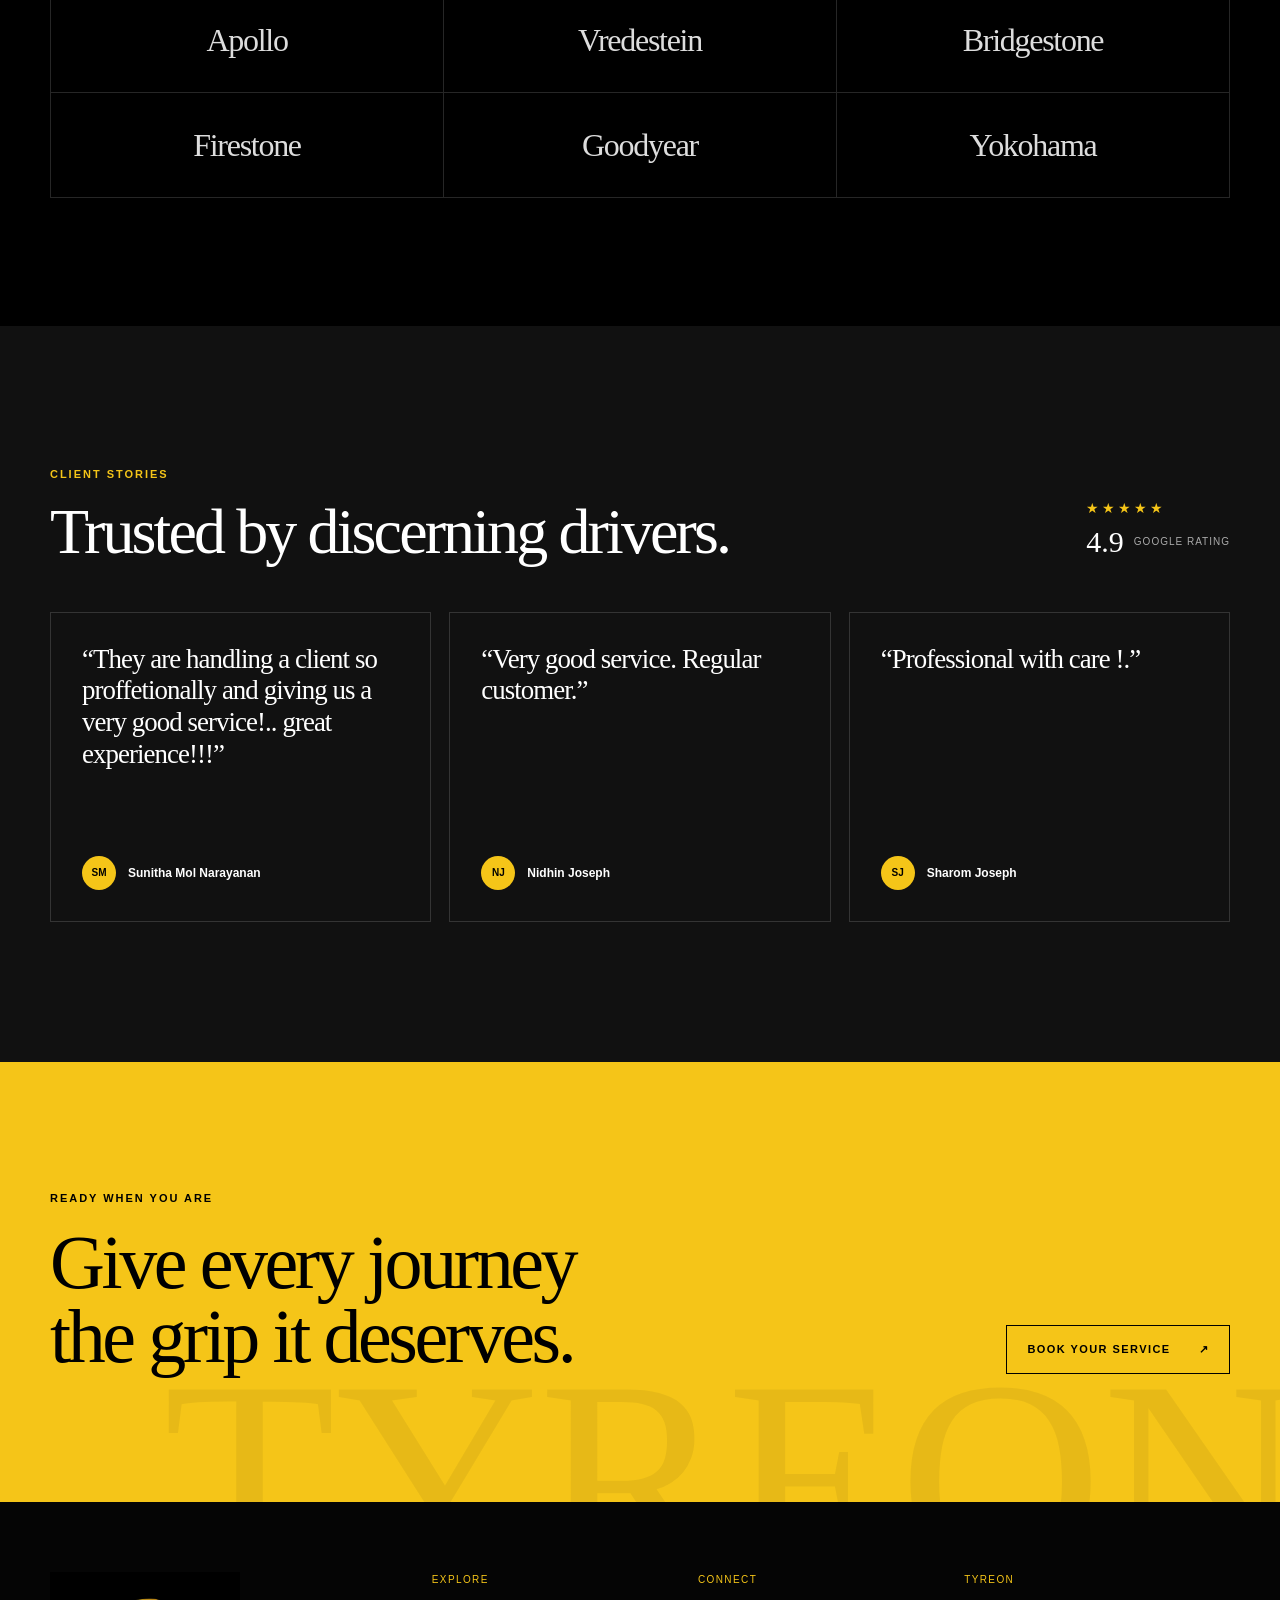
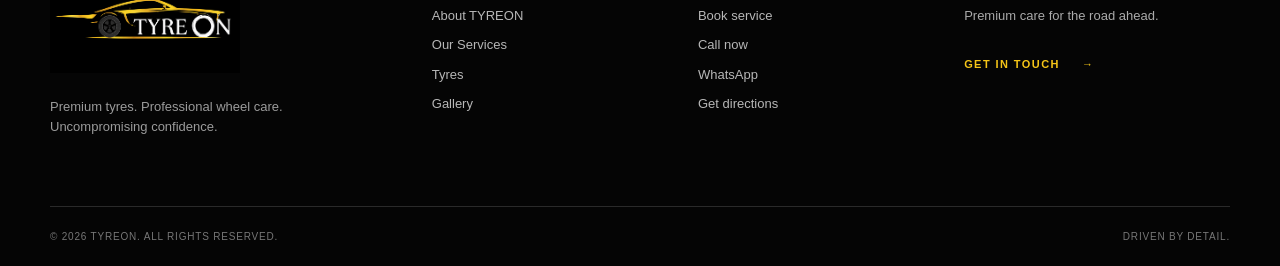
==== commit 90ae14eb: "brand count update" ====
--- a/index.html
+++ b/index.html
@@ -56,7 +56,7 @@
         <div class="container stats-grid">
           <div class="stat reveal"><strong data-count="12" data-suffix="+">0</strong><span>Years of expertise</span></div>
           <div class="stat reveal"><strong data-count="15000" data-suffix="+">0</strong><span>Vehicles cared for</span></div>
-          <div class="stat reveal"><strong data-count="35" data-suffix="+">0</strong><span>Tyre brands available</span></div>
+          <div class="stat reveal"><strong data-count="10" data-suffix="+">0</strong><span>Tyre brands available</span></div>
           <div class="stat reveal"><strong data-count="4.9" data-suffix="/5">0</strong><span>Google rating</span></div>
         </div>
       </section>
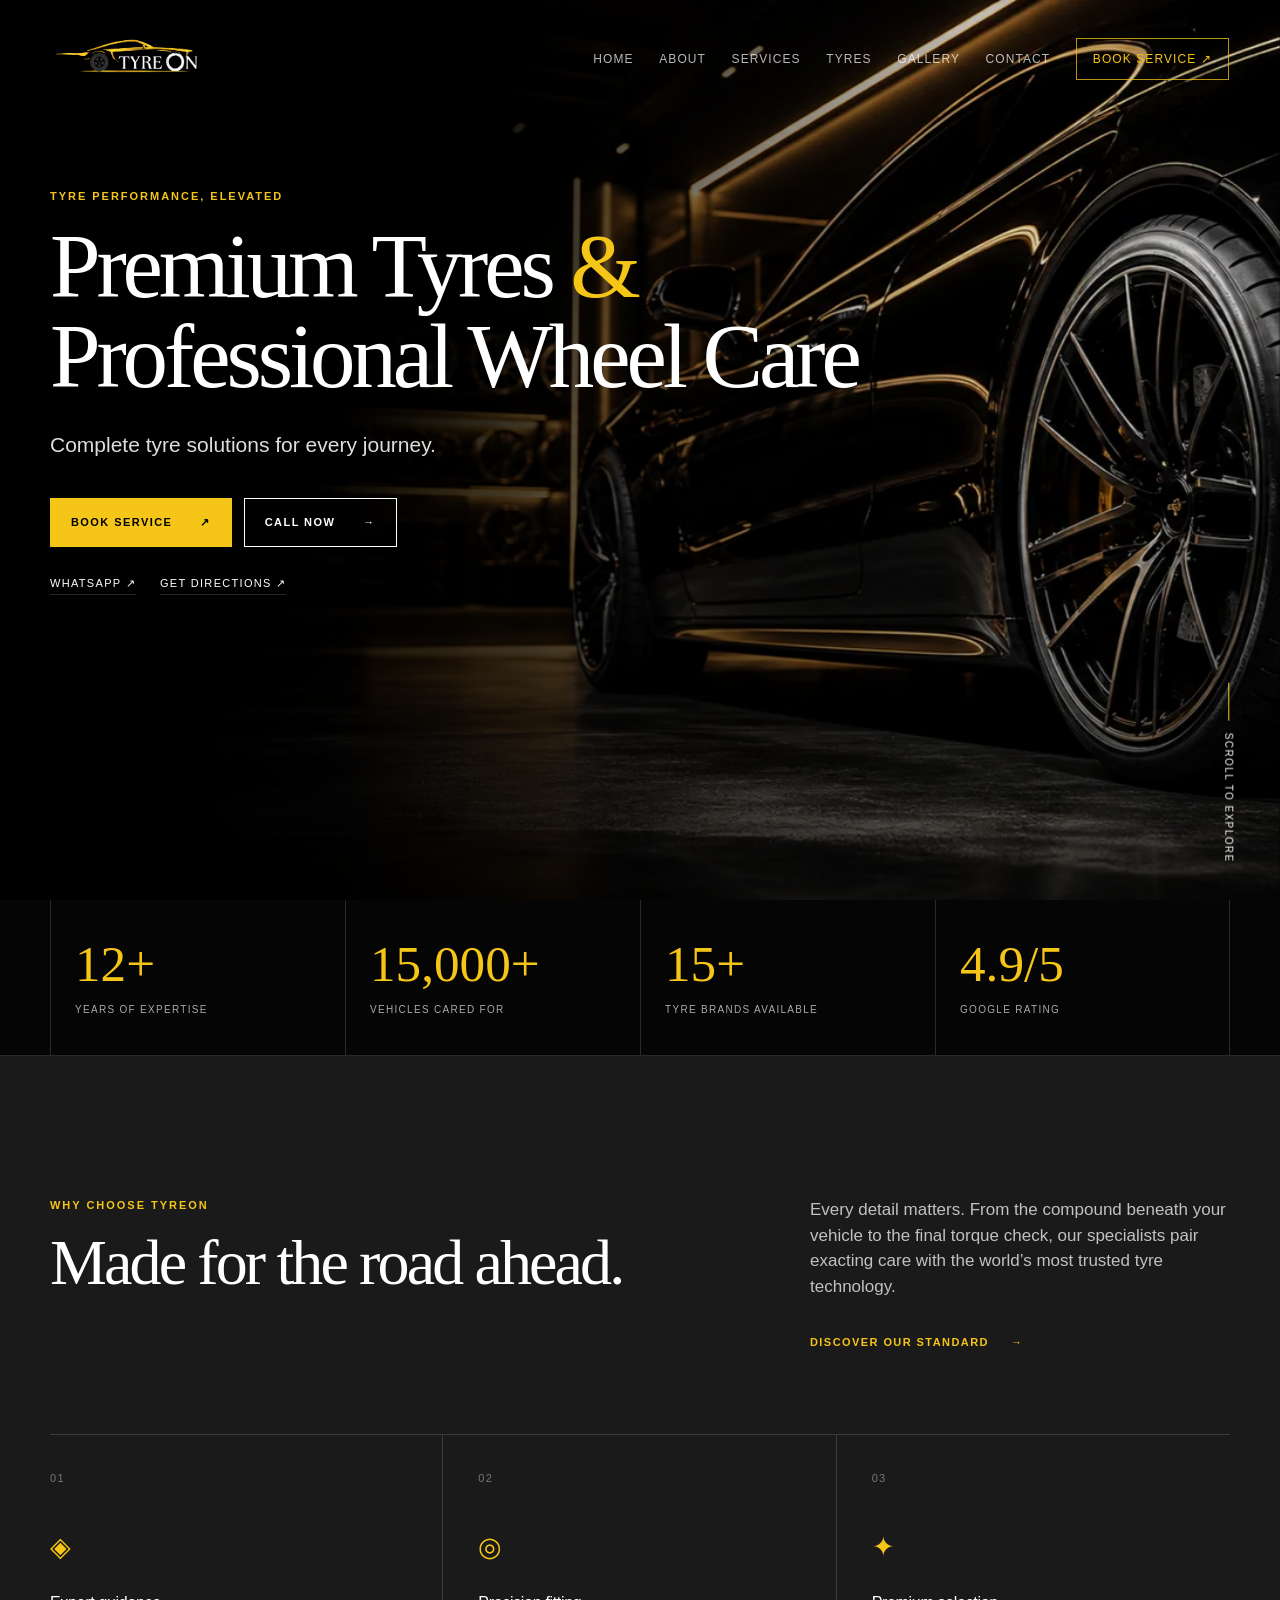
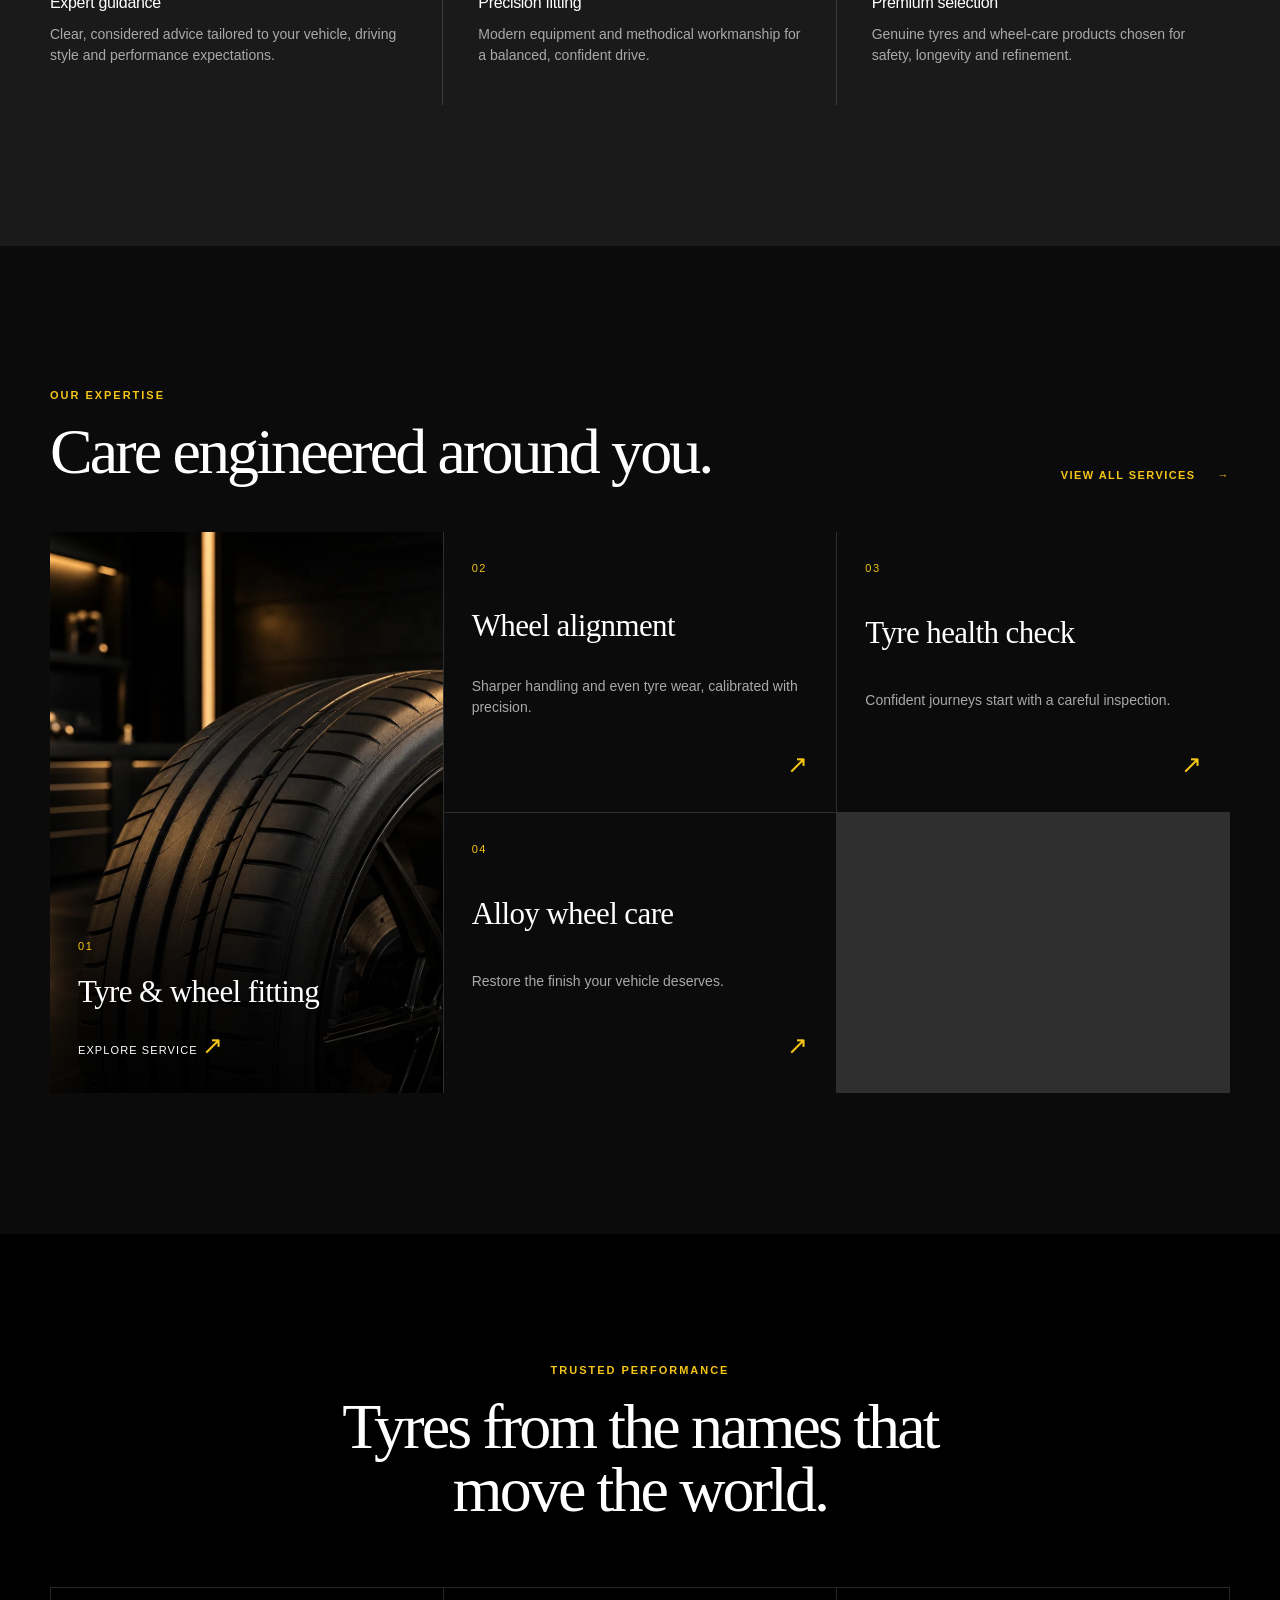
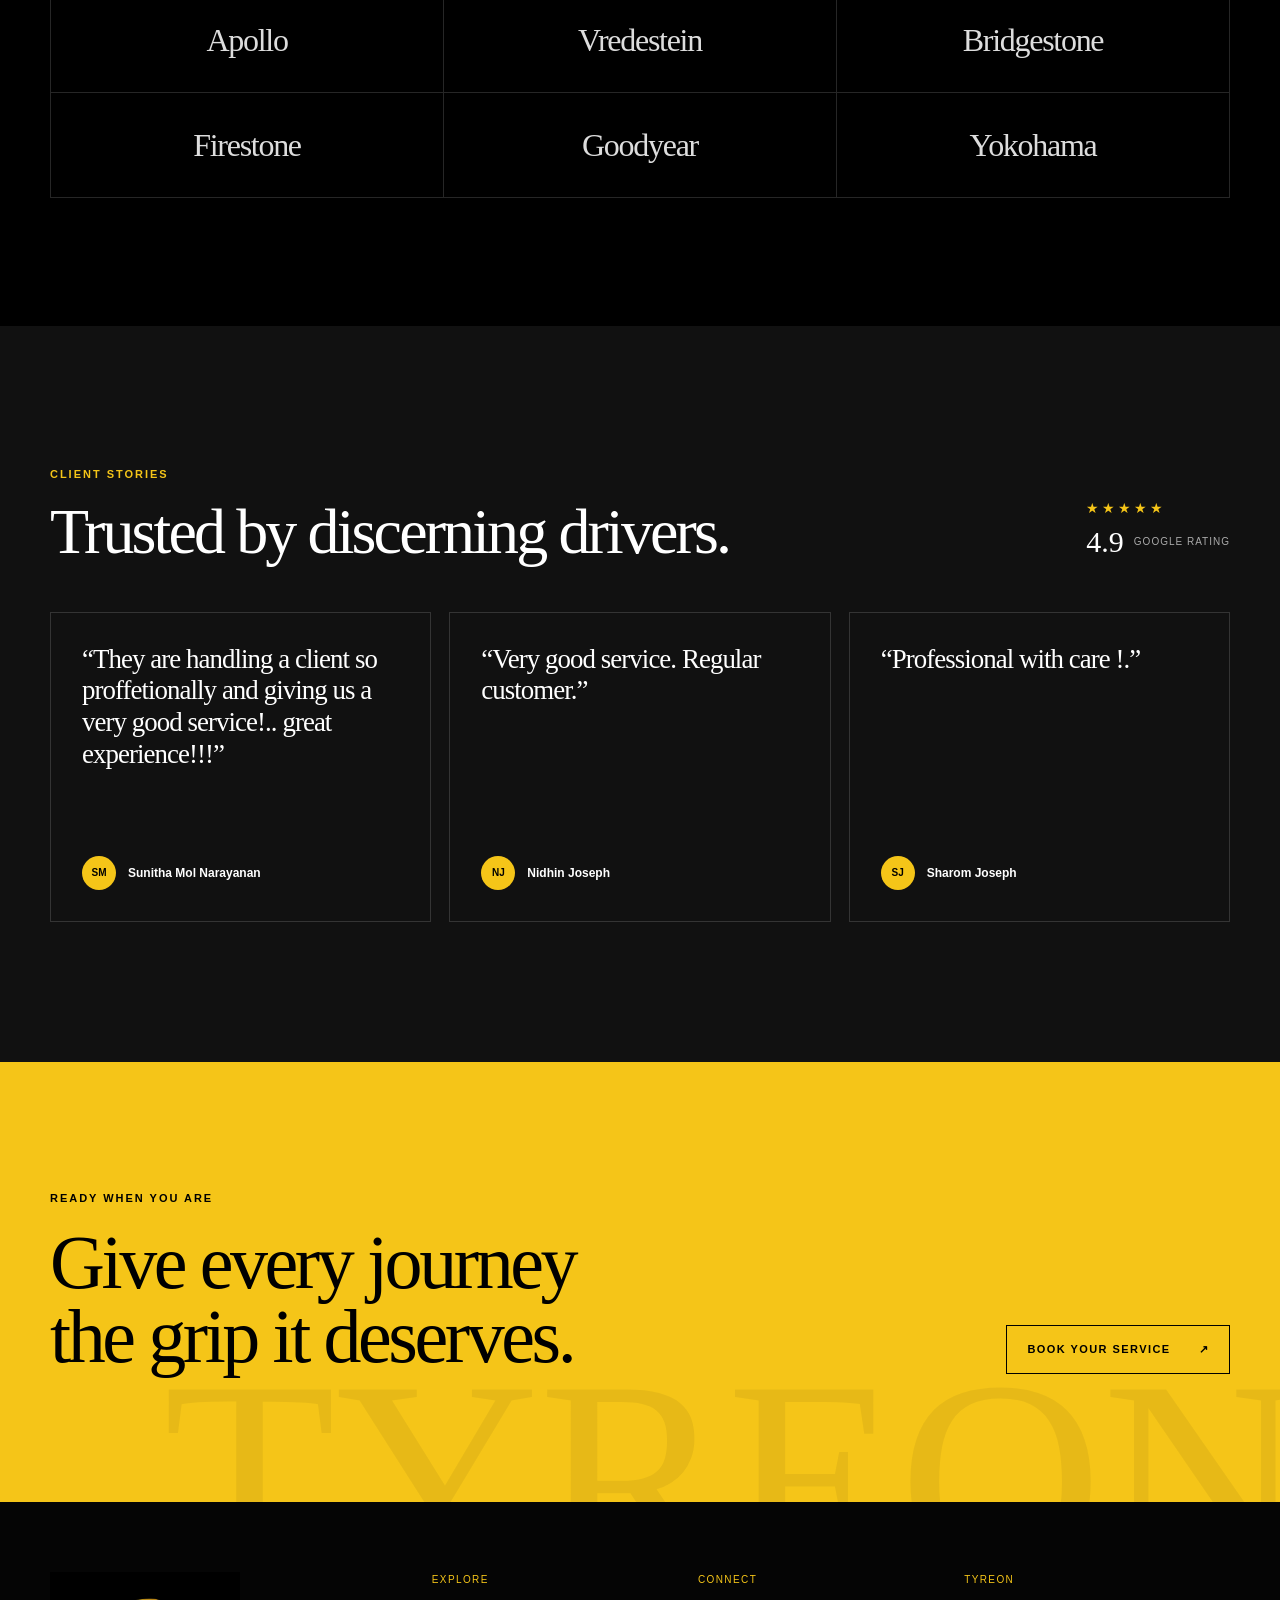
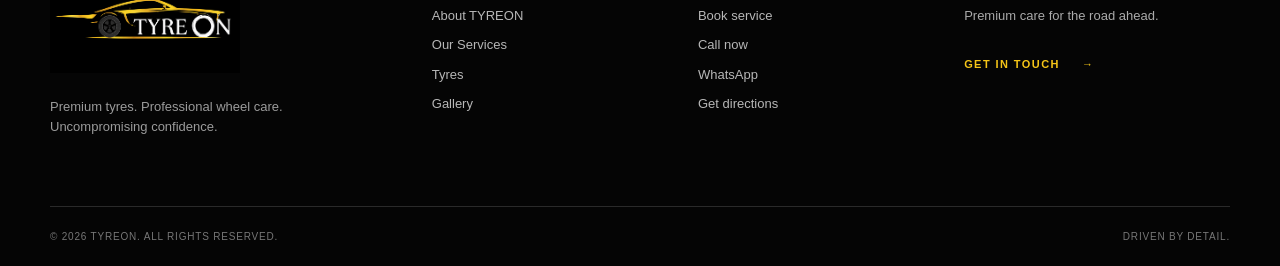
==== commit f7c9a364: "count=15" ====
--- a/index.html
+++ b/index.html
@@ -56,7 +56,7 @@
         <div class="container stats-grid">
           <div class="stat reveal"><strong data-count="12" data-suffix="+">0</strong><span>Years of expertise</span></div>
           <div class="stat reveal"><strong data-count="15000" data-suffix="+">0</strong><span>Vehicles cared for</span></div>
-          <div class="stat reveal"><strong data-count="10" data-suffix="+">0</strong><span>Tyre brands available</span></div>
+          <div class="stat reveal"><strong data-count="15" data-suffix="+">0</strong><span>Tyre brands available</span></div>
           <div class="stat reveal"><strong data-count="4.9" data-suffix="/5">0</strong><span>Google rating</span></div>
         </div>
       </section>
